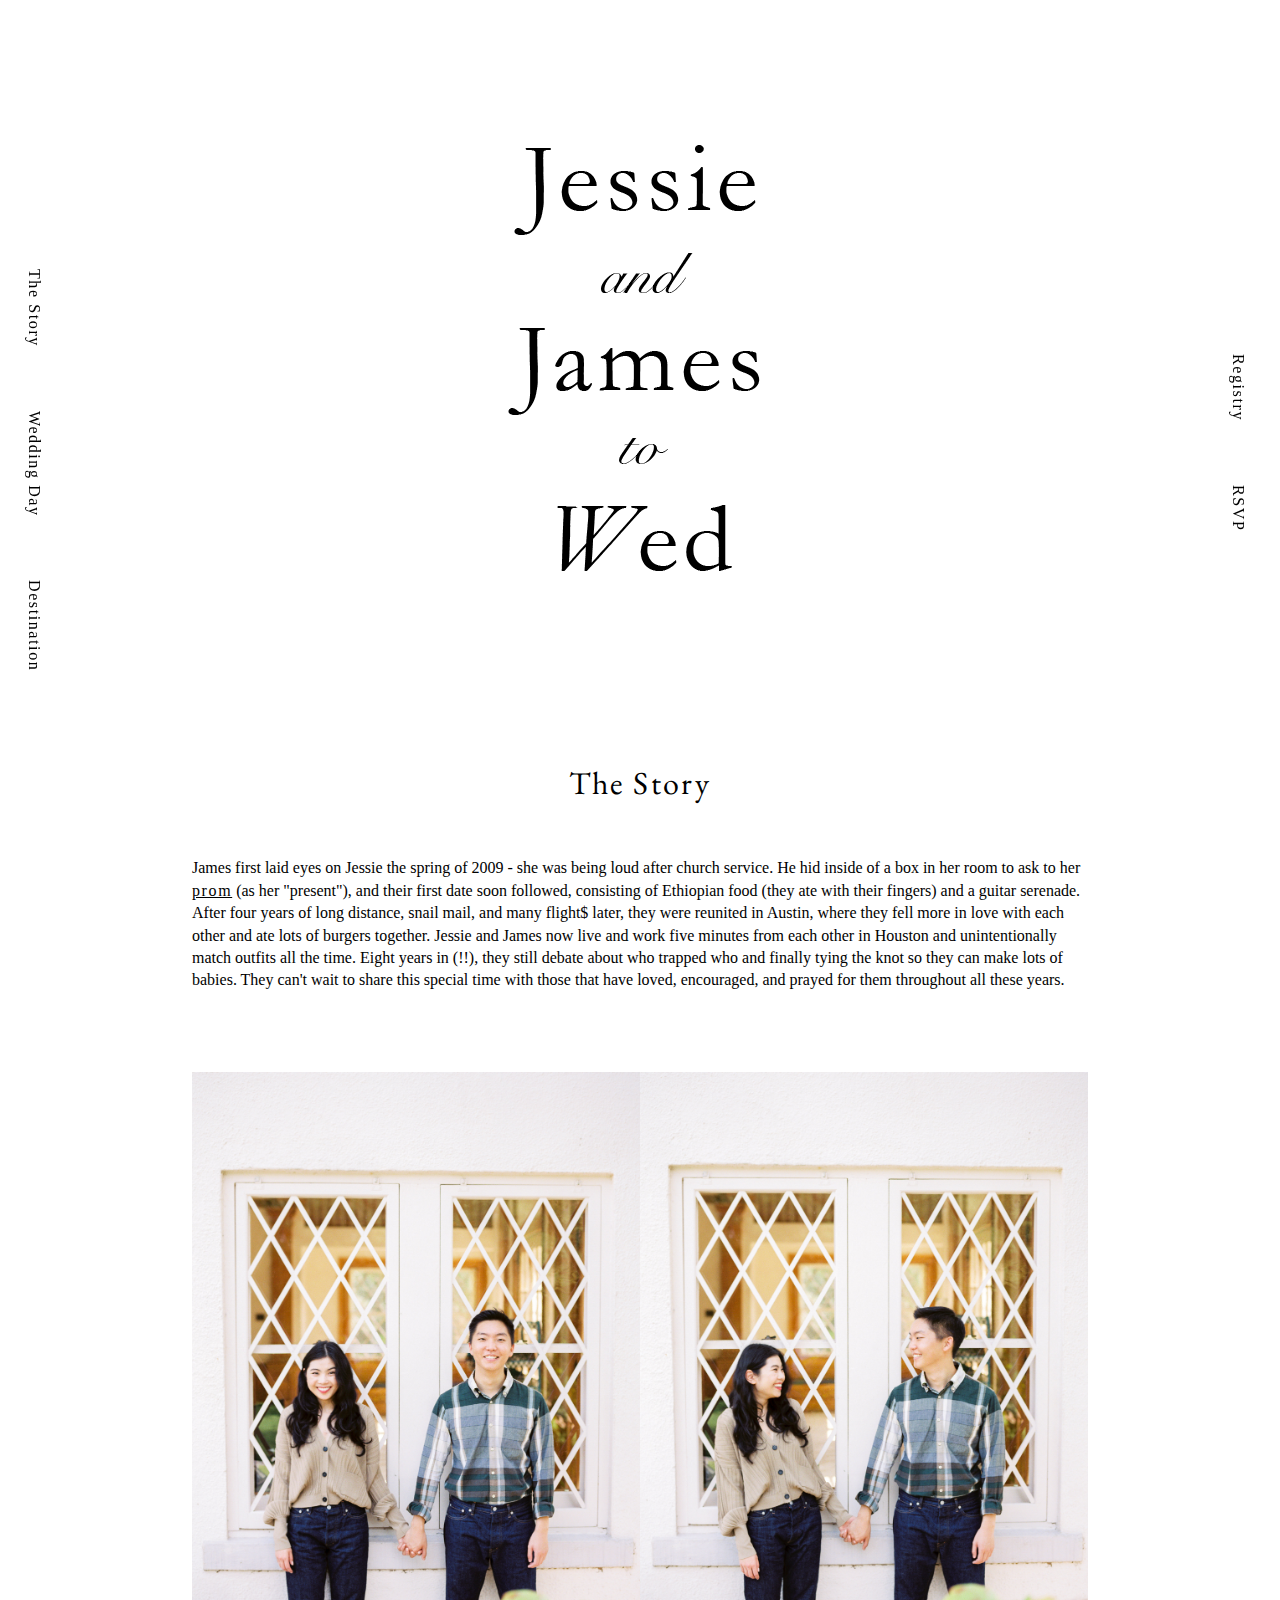
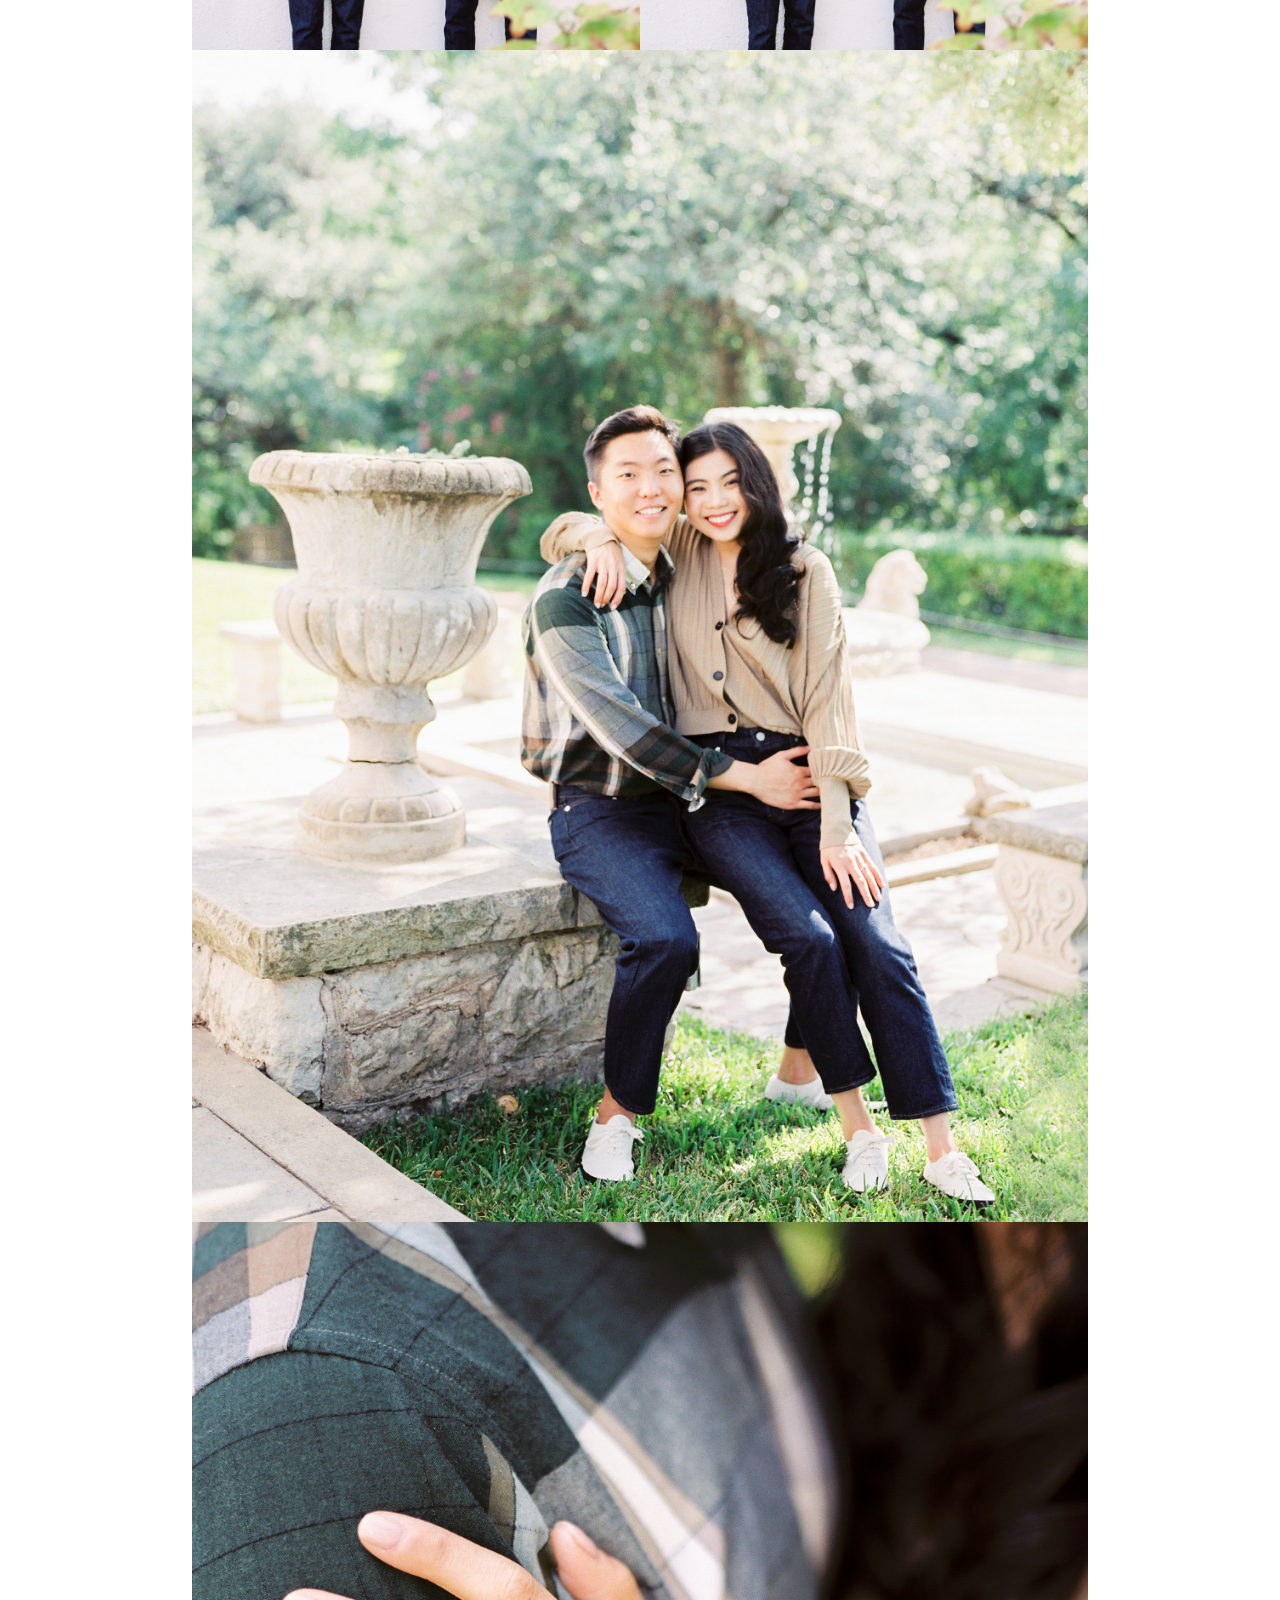
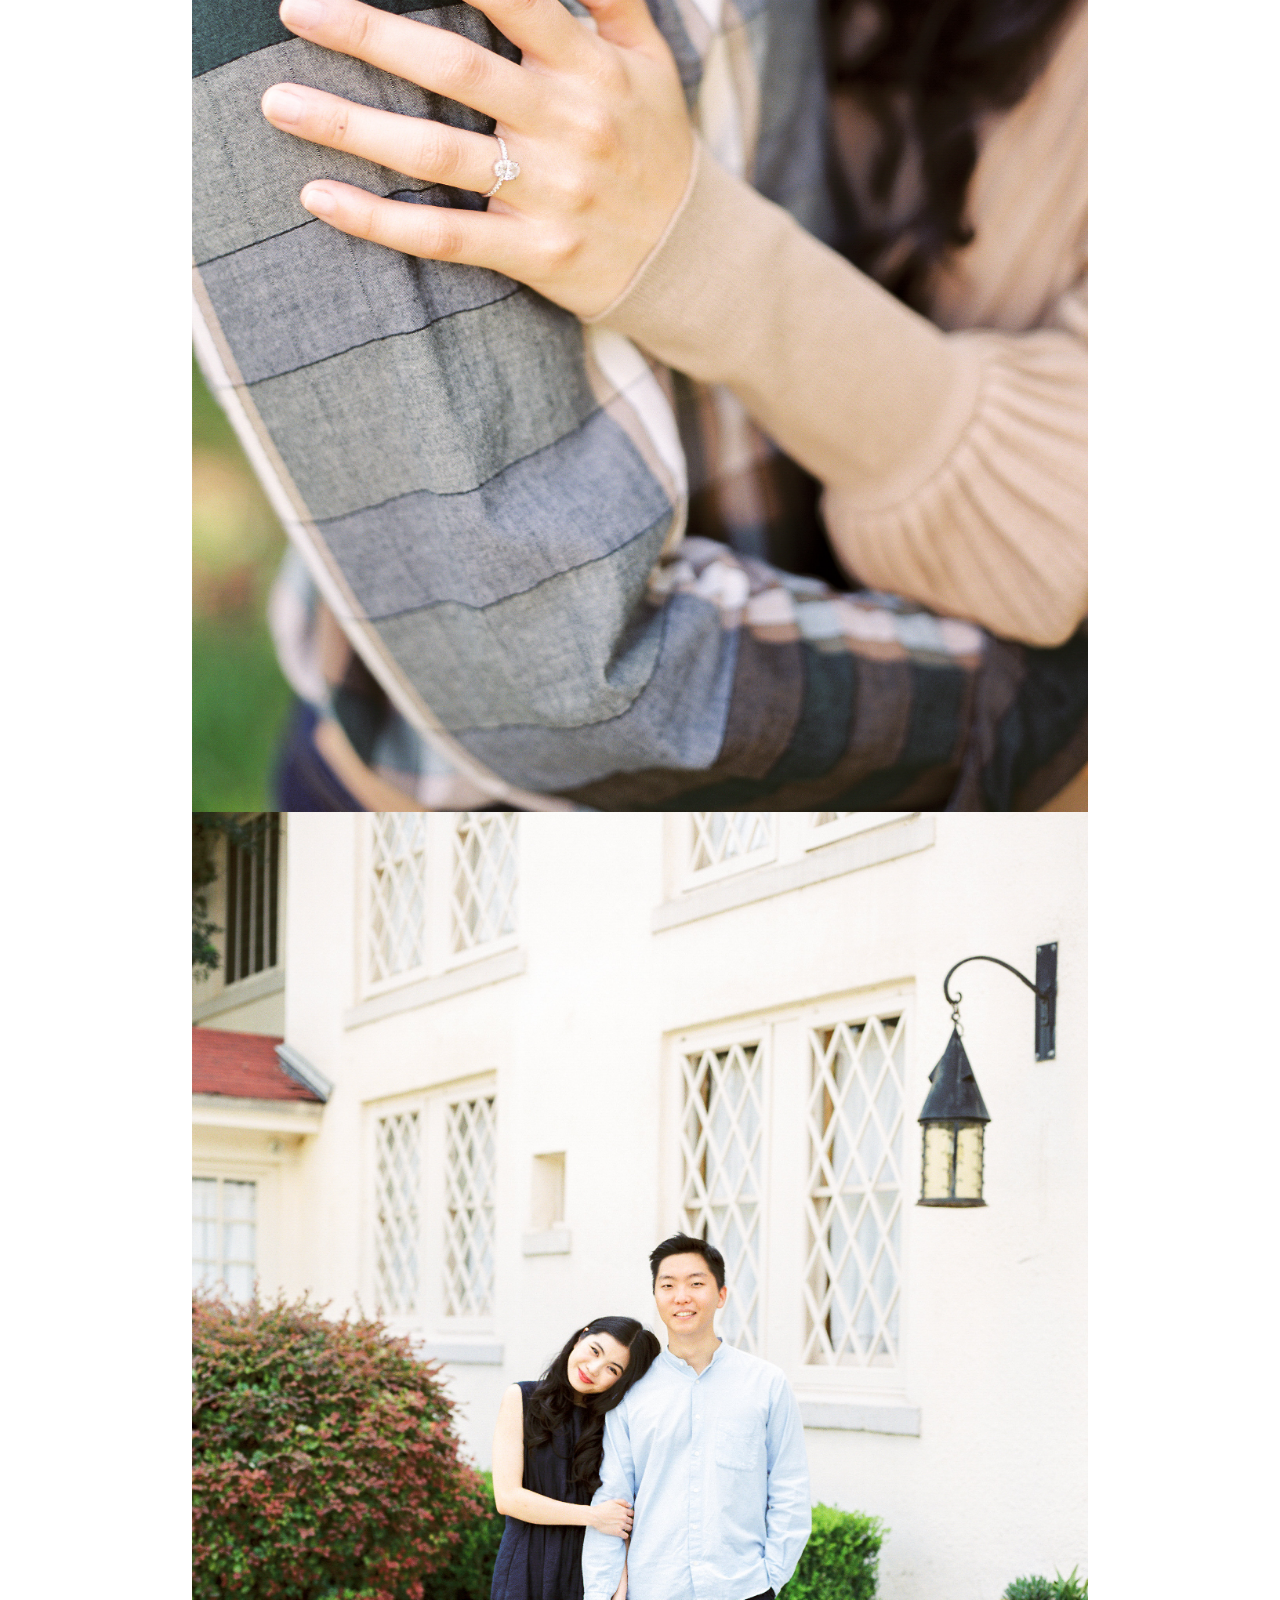
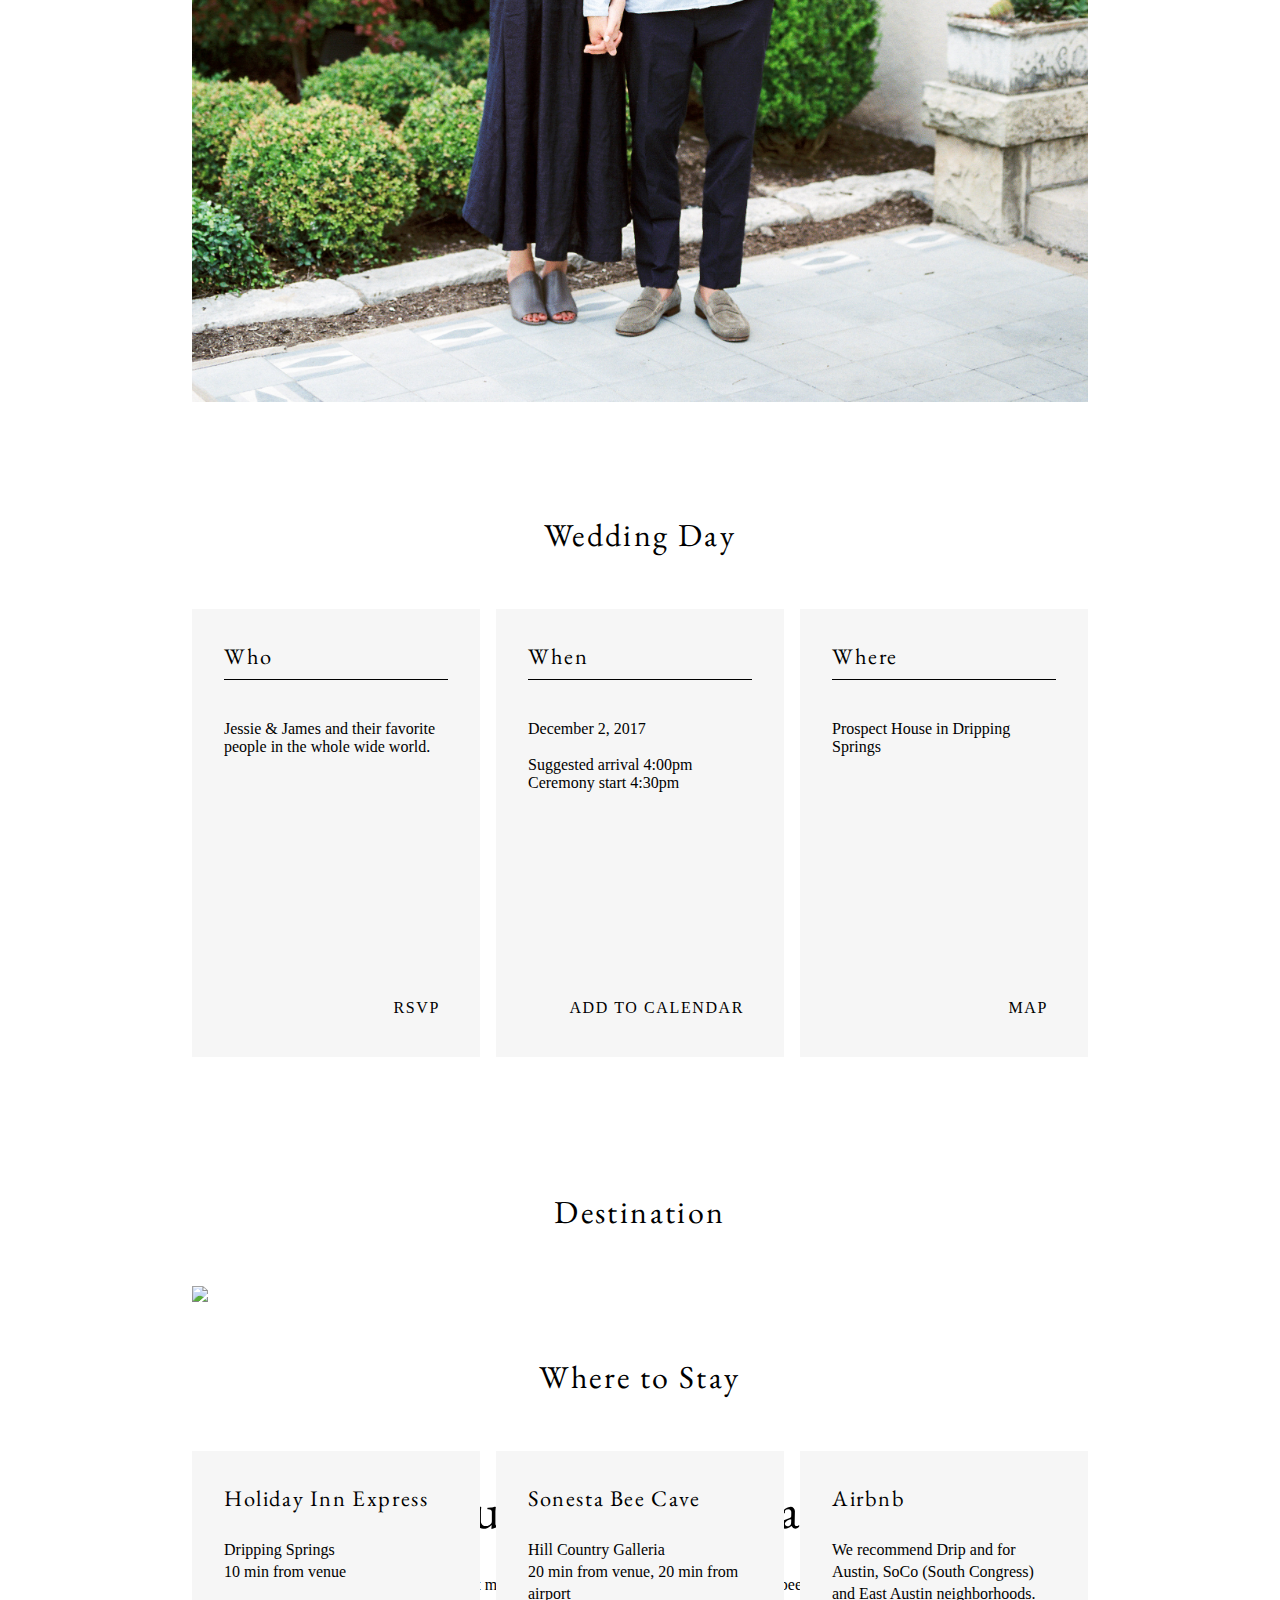
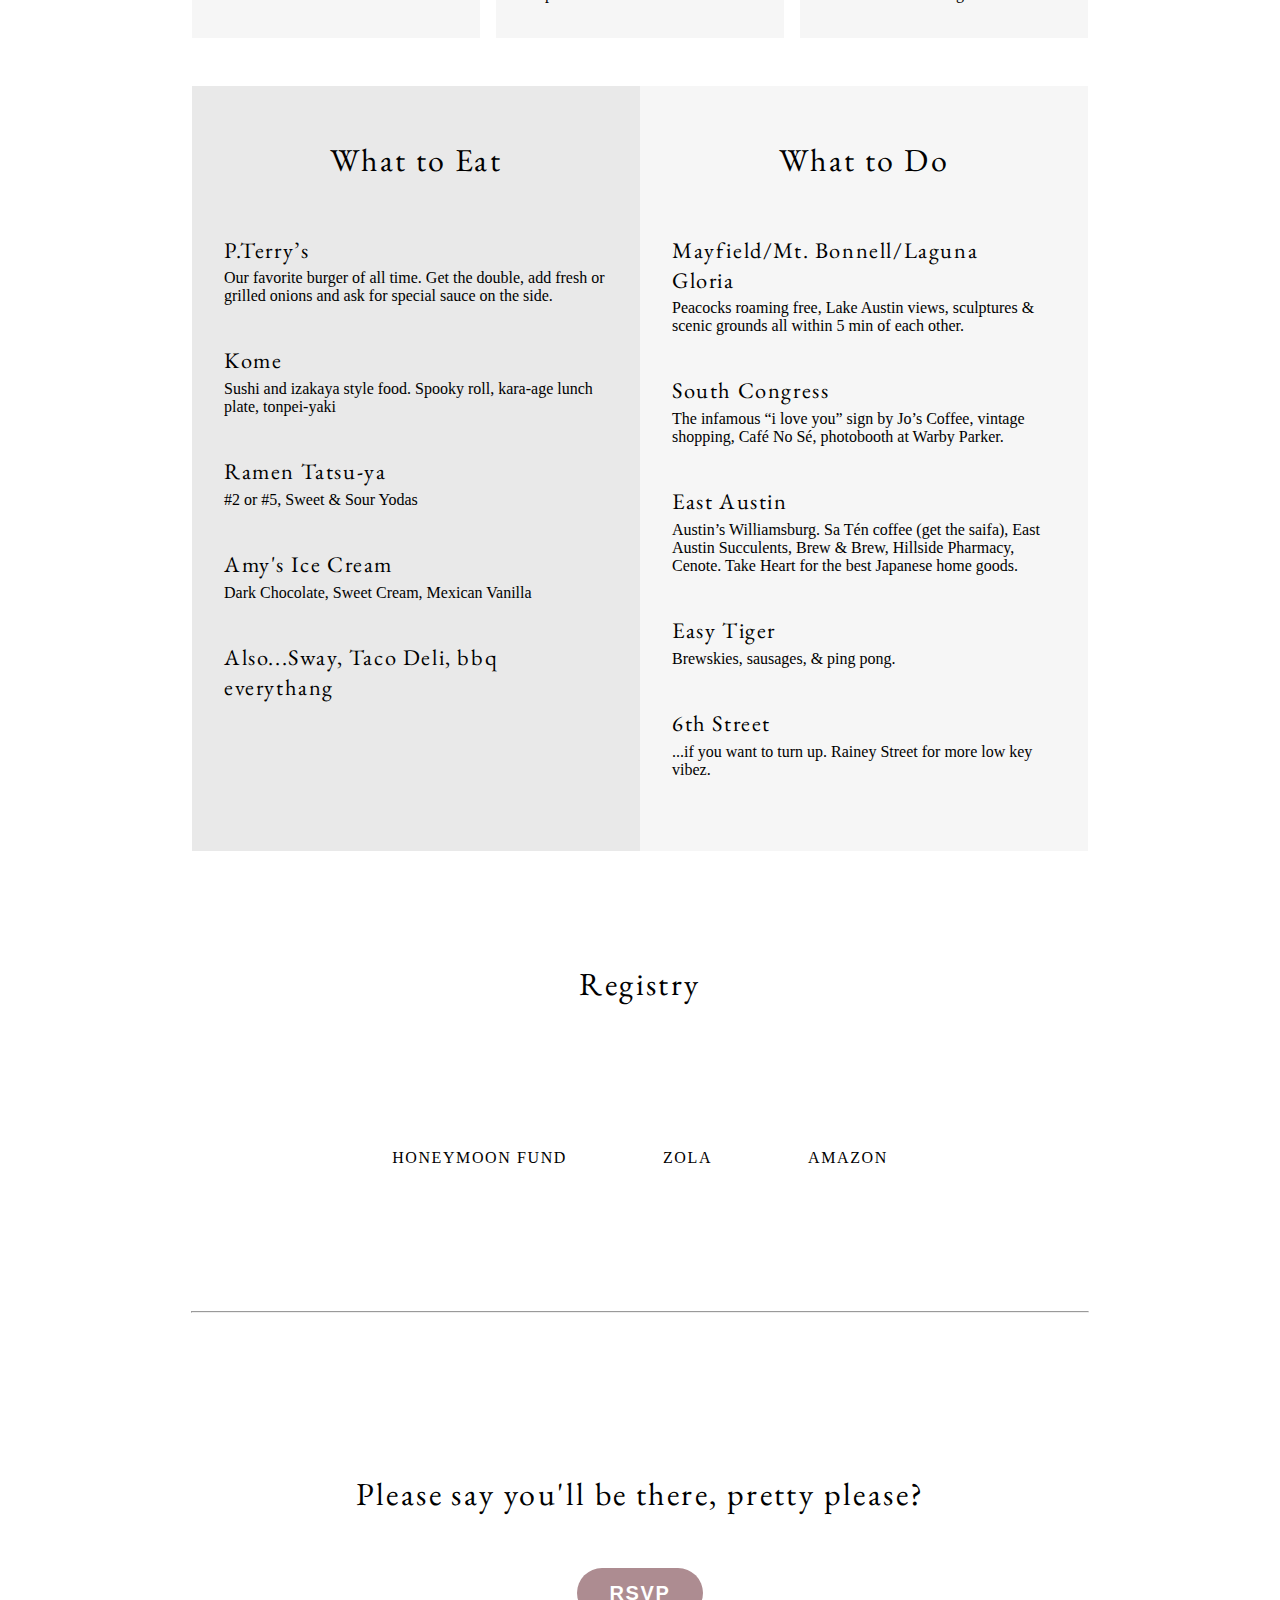
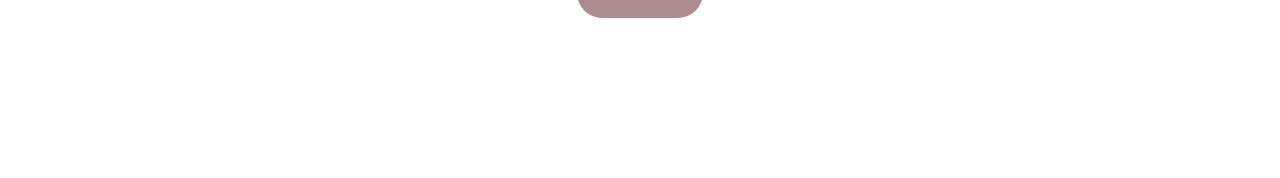
==== index.html @ 5c721768 "Commit" ====
<!DOCTYPE html>
<html>
  <head>
    <meta charset="utf-8">
    <title>#teamrocketluv</title>
    <link href="./resources/css/index.css" type="text/css" rel="stylesheet">
  </head>
  <body>
    <section class="main">
      <img src="./resources/img/home.png">
      <nav class="nav-left">
        <a href="#story">The Story</a>
        <a href="#wedding-day">Wedding Day</a>
        <a href="#destination">Destination</a>
      </nav>
      <nav class="nav-right">
        <a href="#registry">Registry</a>
        <a href="#rsvp">RSVP</a>
      </nav>
    </section>
    <section class="story" id="story">
      <h1>The Story</h1>
      <p>James first laid eyes on Jessie the spring of 2009 - she was being loud after church service. He hid inside of a box in her room to ask to her <a href="./resources/img/prom.jpg" target="_blank" style="text-decoration: underline;">prom</a> (as her "present"), and their first date soon followed, consisting of Ethiopian food (they ate with their fingers) and a guitar serenade. After four years of long distance, snail mail, and many flight$ later, they were reunited in Austin, where they fell more in love with each other and ate lots of burgers together. Jessie and James now live and work five minutes from each other in Houston and unintentionally match outfits all the time. Eight years in (!!), they still debate about who trapped who and finally tying the knot so they can make lots of babies. They can't wait to share this special time with those that have loved, encouraged, and prayed for them throughout all these years.</p>
    </section>
    <section class="pictures" id="pictures">
        <div class="pictures-container">
          <img src="./resources/img/pic1.jpg">
          <img src="./resources/img/pic2.jpg">
          <img class="one" src="./resources/img/pic3.jpg">
          <img class="one" src="./resources/img/ring.jpg">
          <img class="one" src="./resources/img/pic6.jpg">

        </div>
      </section>
      <section class="wedding-day" id="wedding-day">
        <h1>Wedding Day</h1>
        <div class="col-outer">
          <div class="col">
            <h2>Who</h2>
            <p>Jessie & James and their favorite people in the whole wide world.</p>
            <a href="https://teamrocketluv.typeform.com/to/MKrLpu" target="_blank">RSVP</a>
          </div>
          <div class="col">
            <h2>When</h2>
            <p>December 2, 2017<br /><br />Suggested arrival 4:00pm<br />Ceremony start 4:30pm</p>
            <a href="https://calendar.google.com/calendar/event?action=TEMPLATE&tmeid=Nmx2bGZ0cWpibjZldGxkYmQ4M2F2Yjg2aHEgd2VkZGluZ3RlYW1yb2NrZXRAbQ&tmsrc=weddingteamrocket%40gmail.com" target="_blank">Add to Calendar</a>
          </div>
          <div class="col">
            <h2>Where</h2>
            <p>Prospect House in Dripping Springs</p>
            <a href="https://www.google.com/maps/place/Prospect+House/@30.2403108,-98.0532763,17z/data=!3m1!4b1!4m5!3m4!1s0x865b40d6a5074b15:0x6e3188ab592de5ae!8m2!3d30.2403108!4d-98.0510876" target="_blank">map</a>
          </div>
        </div>
      </section>
      <section class="destination" id="destination">
        <div class="austin">
          <h1>Destination</h1>
          <img src="./resources/img/austin2.jpg">
          <h3>Austin, Texas y'all.</h3>
          <p>Some of the most memorable moments of our relationship have been in this city, and we can’t wait to share it with you!</p>
        </div>
        <div class="stay">
          <h1>Where to Stay</h1>
          <div class="col-outer">
            <div class="col">
              <div class="holidayinn"></div>
              <a href="https://www.ihg.com/holidayinnexpress/hotels/us/en/dripping-springs/ausds/hoteldetail" target="_blank"><h2>Holiday Inn Express</h2></a>
              <p>Dripping Springs<br />10 min from venue</p>
            </div>
            <div class="col">
              <a href="https://www.sonesta.com/us/texas/bee-cave/sonesta-bee-cave-austin" target="_blank"><h2>Sonesta Bee Cave</h2></a>
              <p>Hill Country Galleria<br />20 min from venue, 20 min from airport</p>
            </div>
            <div class="col">
              <a href="https://www.airbnb.com/" target="_blank"><h2>Airbnb</h2></a>
              <p>We recommend Drip and for Austin, SoCo (South Congress) and East Austin neighborhoods.</p>
            </div>
          </div>
        </div>
      </section>
      <section>
        <div class="eat">
          <div class="col-outer">
            <div class="col-left what-to-eat">
              <h1>What to Eat</h1>
              <a href="https://www.yelp.com/search?find_desc=p.terry%27s&find_loc=Austin%2C+TX&ns=1" target="_blank"><h2>P.Terry’s</h2></a>
              <p>Our favorite burger of all time. Get the double, add fresh or grilled onions and ask for special sauce on the side.</p>
              <a href="https://www.yelp.com/biz/kome-sushi-kitchen-austin" target="_blank"><h2>Kome</h2></a>
              <p>Sushi and izakaya style food. Spooky roll, kara-age lunch plate, tonpei-yaki</p>
              <a href="https://www.yelp.com/biz/ramen-tatsu-ya-austin-2" target="_blank"><h2>Ramen Tatsu-ya</h2></a>
              <p>#2 or #5, Sweet & Sour Yodas</p>
              <a href="https://www.yelp.com/search?find_desc=amy%27s+ice+cream&find_loc=Austin%2C+TX&ns=1" target="_blank"><h2>Amy's Ice Cream</h2></a>
              <p>Dark Chocolate, Sweet Cream, Mexican Vanilla</p>
              <h2>Also...<a class="peacock" href="https://www.yelp.com/biz/sway-austin" target="_blank">Sway</a>, <a class="peacock" href="https://www.yelp.com/biz/tacodeli-austin-4" target="_blank">Taco Deli</a>, <a class="peacock" href="https://www.yelp.com/search?find_desc=barbecue&find_loc=Austin%2C+TX&ns=1" target="_blank">bbq everythang</a></h2>
            </div>
            <div class="col-right what-to-do">
              <h1>What to Do</h1>
              <h2><a class="peacock" href="https://www.yelp.com/biz/mayfield-park-austin" target="_blank">Mayfield</a>/<a class="peacock" href="https://www.yelp.com/biz/mount-bonnell-austin?osq=mt+bonnell" target="_blank">Mt. Bonnell</a>/<a class="peacock" href="https://www.yelp.com/biz/the-contemporary-austin-laguna-gloria-austin" target="_blank">Laguna Gloria</a></h2>
              <p>Peacocks roaming free, Lake Austin views, sculptures & scenic grounds all within 5 min of each other.</p>
              <a href="https://www.yelp.com/search?find_desc=south+congress&find_loc=Austin,+TX&start=0" target="_blank"><h2>South Congress</h2></a>
              <p>The infamous “i love you” sign by Jo’s Coffee, vintage shopping, Café No Sé, photobooth at Warby Parker.</p>
              <h2>East Austin</h2>
              <p>Austin’s Williamsburg. Sa Tén coffee (get the saifa), East Austin Succulents, Brew & Brew, Hillside Pharmacy, Cenote. Take Heart for the best Japanese home goods.</p>
              <a href="https://www.yelp.com/biz/easy-tiger-austin" target="_blank"><h2>Easy Tiger</h2></a>
              <p>Brewskies, sausages, & ping pong.</p>
              <h2>6th Street</h2>
              <p>...if you want to turn up. Rainey Street for more low key vibez.<p>
            </div>
          </div>
        </div>
      </section>
      <section class="registry" id="registry">
        <h1>Registry</h1>
        <div class="registry-links">
          <a class="btn" href="https://tendr.com/teamrocketluv" target="_blank">Honeymoon Fund</a>
          <a class="btn" href="https://www.zola.com/registry/teamrocketluv" target="_blank">Zola</a>
          <a class="btn" href="https://www.amazon.com/wedding/share/teamrocketluv" target="_blank">Amazon</a>
        </div>
      </section>
      <hr>
      <section class="rsvp" id="rsvp">
        <h1>Please say you'll be there, pretty please?</h1>
        <div class="typeform">
          <a class="typeform-share button" href="https://teamrocketluv.typeform.com/to/MKrLpu" data-mode="popup" style="display:inline-block;text-decoration:none;background-color:#ad8c91;color:white;cursor:pointer;font-family:Helvetica,Arial,sans-serif;font-size:20px;line-height:50px;text-align:center;margin:0;height:50px;padding:0px 33px;border-radius:25px;max-width:100%;white-space:nowrap;overflow:hidden;text-overflow:ellipsis;font-weight:bold;-webkit-font-smoothing:antialiased;-moz-osx-font-smoothing:grayscale;" data-hide-headers=true data-hide-footer=true target="_blank">RSVP </a> <script> (function() { var qs,js,q,s,d=document, gi=d.getElementById, ce=d.createElement, gt=d.getElementsByTagName, id="typef_orm_share", b="https://embed.typeform.com/"; if(!gi.call(d,id)){ js=ce.call(d,"script"); js.id=id; js.src=b+"embed.js"; q=gt.call(d,"script")[0]; q.parentNode.insertBefore(js,q) } })() </script>
        </div>
      </section>
  </body>
</html>
---- resources/css/index.css ----
@import url('https://fonts.googleapis.com/css?family=EB+Garamond');





html {
  font-size: 16px;
}


@media only screen and (max-width: 768px) {
html {
  font-size: 18px;
  }
}

body {
  overflow-x: hidden;
  padding: 0 0;
  margin: 0 0;
  font-weight: 400;
  width: 100%;
  letter-spacing: .1rem;
}

h1, h3 {
  text-align: center;
  padding: 2rem;
  font-size: 2rem;
  font-family: 'EB Garamond', serif;
  letter-spacing: .15rem;
  font-weight: 400;
}

h2 {
  font-size: 1.4rem;
  padding: 0 0;
  margin: 0 0 2.5rem;
  font-family: 'EB Garamond', serif;
  letter-spacing: .1rem;
  font-weight: 400;
}

h3 {
  font-size: 3.2rem;
}


p, a, span {
  color: black;
  font-size: 1rem;
  font-family: serif;
  letter-spacing: 0;
}


a {
  letter-spacing: .1rem;
}

a:link {
    text-decoration: none;
}

a:visited {
    text-decoration: none;
}

a:hover {
    text-decoration: underline;
}

a:active {
    text-decoration: underline;
}

section {
  width: 70%;
  margin: 0 auto 5rem;
}

section .main {
  width: 100%;

}

.main {
  display: flex;
  justify-content: center;
  align-items: center;
  margin: 8rem auto;
}

nav {
  display: flex;
  flex-wrap: nowrap;
  white-space: nowrap;
  margin: 0 0;
  writing-mode: tb-rl;
  position: fixed;
}

.nav-left {
  left: 3%;
  top: 50%;
  width: 10px;
  height: 33.33%;
  margin-left: -5px;
  margin-top: -16.66%;

/*
  top: 16%;
  left: 5%;

*/

}

.nav-right {
  right: 3%;
  top: 50%;
  width: 10px;
  height: 50%;
  margin-right: -5px;
  margin-top: -10%;


/*
  top: 30%;
  right: 5%;
*/
}

.nav-left a, .nav-right a {
  margin: 2rem 0;
}



.story p, .stay p {
  line-height: 1.4rem;
}


@media only screen and (max-width: 1024px) {
  nav {
  visibility: hidden;
}

  .story p {
    line-height: 1.rem;
  }
 }



.pictures-container {
  display: flex;
  justify-content: space-between;
  align-items: baseline;
  flex-wrap: wrap;

}

.pictures img {
  max-width: 50%;
  height: auto;
}


@media only screen and (max-width: 1024px) {
  .pictures img {
    max-width: 100%;

  }
}

.one {
  min-width: 100%;
}

.col-outer {
  display: flex;
  flex-flow: row wrap;
  justify-content: space-between;
  align-items: stretch;
  margin: 0 0;
}

.col {
  background-color: #f6f6f6;
  padding: 2rem;
  min-height: 18rem;
  position: relative;
  width: 100%;
  margin: 0 auto 2rem;
  z-index: 25;
}

@media only screen and (min-width: 1200px) {
  .col {
    width: 25%;
    max-width: 100%;
    margin: 0 0;
    min-height: 24rem;
  }
}

@media only screen and (max-width: 768px) {
  .col {
    min-height: 16rem;
  }
}

.wedding-day h2 {
  border-bottom: 1px solid black;
  padding-bottom: .5rem;
}

.wedding-day a {
  position: absolute;
  bottom: 2.5rem;
  text-transform: uppercase;
  right: 2.5rem;
}


.austin {
  position: relative;
  display: flex;
  flex-direction: column;
  align-items: center;
  margin-top: 3rem;
}

.destination img {
  width: 100%;
  height: auto;
/*  top: -10rem; */
}

.austin h3 {
  position: absolute;
  top: 16rem;
  z-index: 25;
  text-align: center;
}

.austin p {
  position: absolute;
  z-index: 25;
  top: 26rem;
  text-align: center;
  max-width: 550px;
  line-height: 2rem;

}

@media only screen and (max-width: 480px) {
  .austin h3 {
    top: 8rem;
    font-size: 1.8rem;
  }

  .austin p {
    visibility: hidden;
  }
}

@media only screen and (max-width: 1200px) and (min-width: 481px) {
  .austin h3 {
    top: 10rem;
    font-size: 2rem;
  }

  .austin p {
    top: 16rem;
  }
}



/*
.wedding-day p, .austin p {
  font-size: 1.4rem;
} */



.stay .col {
  min-height: 0;
}

.stay h2 {
  margin-bottom: 1.6rem;
}

.stay p {
  margin-bottom: 0;
}

.eat {
  margin-top: -2rem;
}

.eat .col-outer {
  width: 100%;
}

.col-left, .col-right {
  z-index: 25;
  width: 100%;
  margin: 0 auto;
  padding-bottom: 2rem;

}

.col-right {
  background-color: #f6f6f6;
}

.col-left {
  background-color: #e9e9e9;
}

.col-left h2, .col-left p, .col-right h2, .col-right p {
  padding: 0 3rem;
}

@media only screen and (min-width: 1024px) {
  .col-left, .col-right {
    margin: 0 0;
    width: 50%;
  }

  .eat .col {
    width: 50%;
    max-width: 100%;
    margin: 0 auto;
  }
}


.eat a {

  padding-bottom: 0;
  margin-bottom: -.7rem;
  font-family: 'EB Garamond', serif;
  letter-spacing: .1rem;
  font-weight: 400;
}

.eat h2 {
  padding-bottom: 0px;
  margin-bottom: -.7rem;
  padding-left: 2rem;
}

.peacock {
  font-size: 1.4rem;
}



.eat p {
  margin-bottom: 2.5rem;
  padding-left: 2rem;
  padding-right: 2rem;
}


.registry-links {
  display: flex;
  justify-content: center;
  align-items: center;
  flex-wrap: wrap;
  margin: 6rem 0 8rem;
  white-space: nowrap;
}

.registry a {
  text-align: center;
  text-transform: uppercase;
}

.registry .btn {
  margin: 1rem 3rem;

}

.lastpic img {
  max-width: 100%;
  height: auto;
}



hr {
  width: 70%;
}



.typeform {
  display: flex;
  justify-content: center;
}

.rsvp {
  margin: 8rem auto 10rem;
}

@media only screen and (max-width: 1024px) {
  .what-to-eat {
    padding-bottom: 5rem;
    margin-top: -3rem;
  }
  .what-to-do {
    margin-top: 2rem;
  }

  .registry .btn {
    padding: 0rem 10rem;
  }

  .registry-links {
    margin: 0 0;
  }

  .rsvp {
    margin: 3rem auto 6rem;
  }

  .austin {
    margin-top: -3rem;
  }


  /*
  .wedding-day p, .austin p {
    font-size: 1.1rem;
  } */

  .austin p {
    max-width: 400px;
  }

  .nav-left, .nav-right{
    width: 5%;
    padding: 0;
  }

  section {
    width: 70%;
  }

}
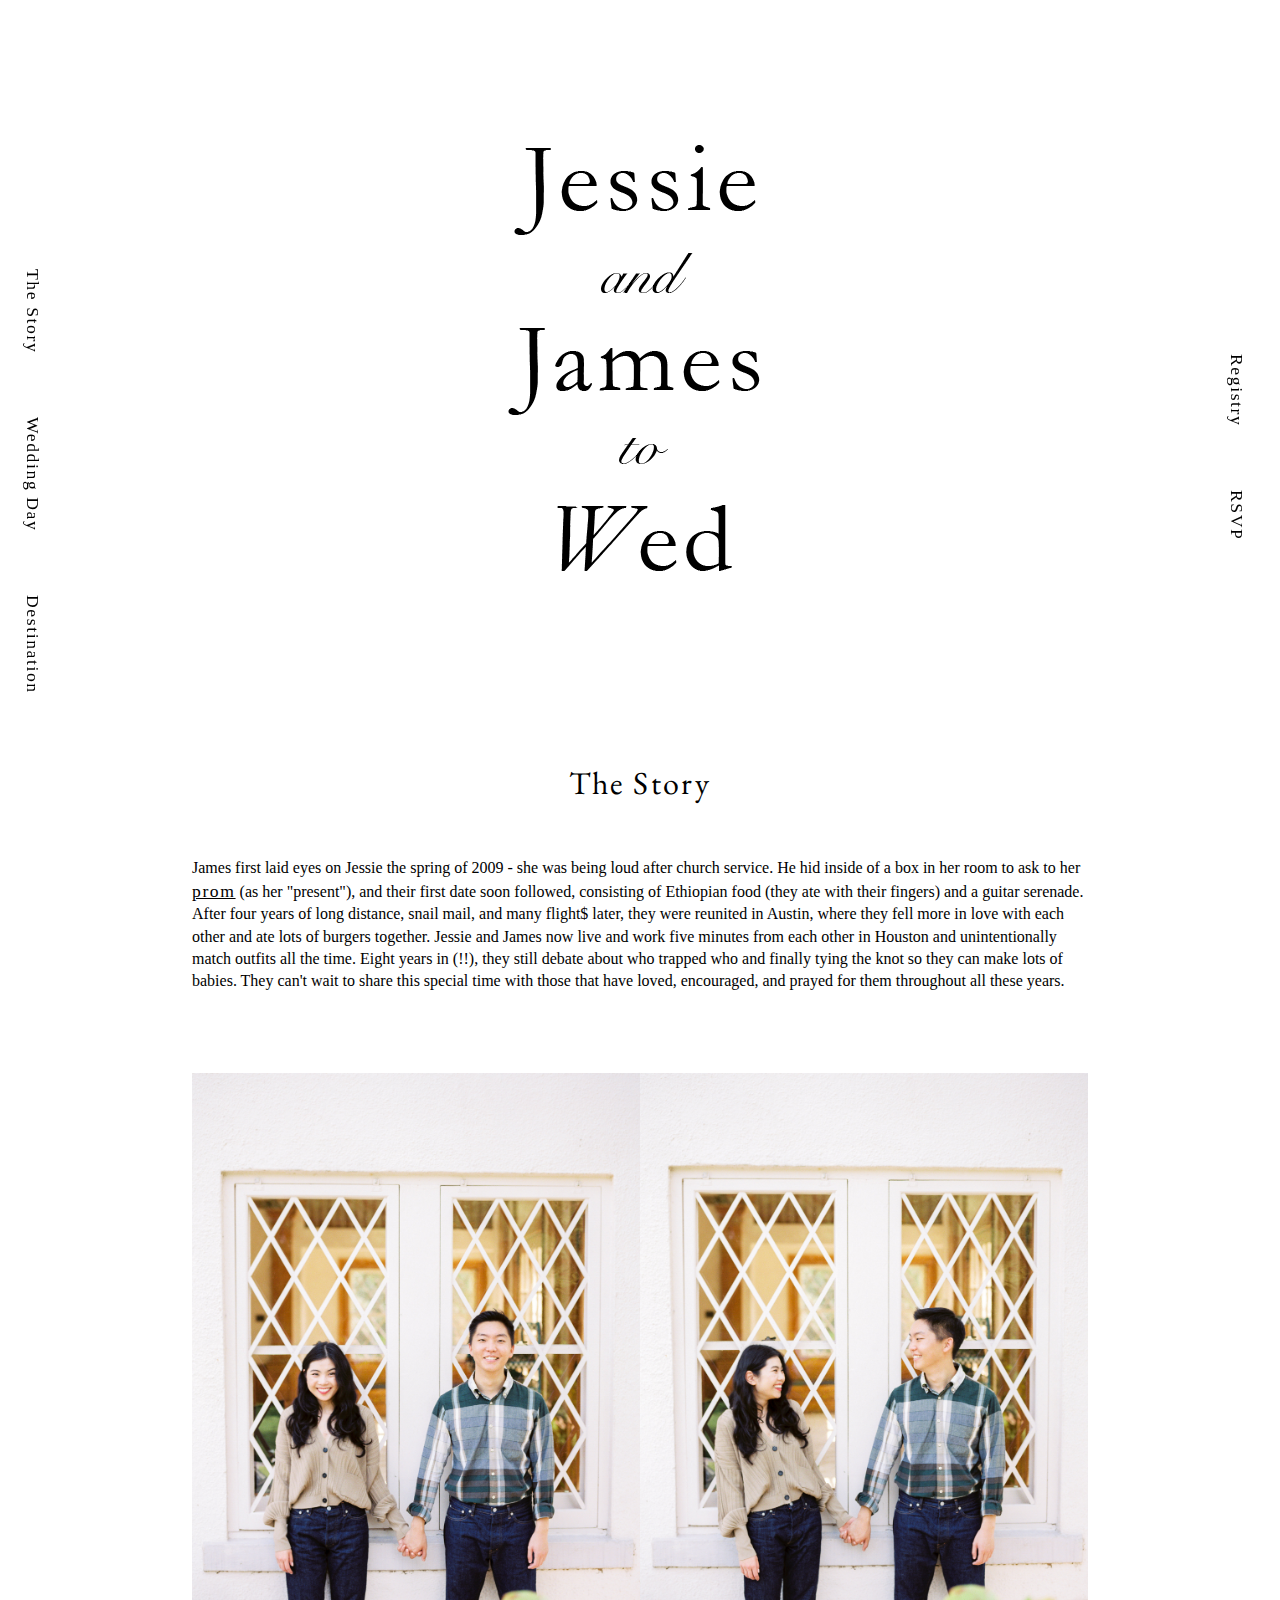
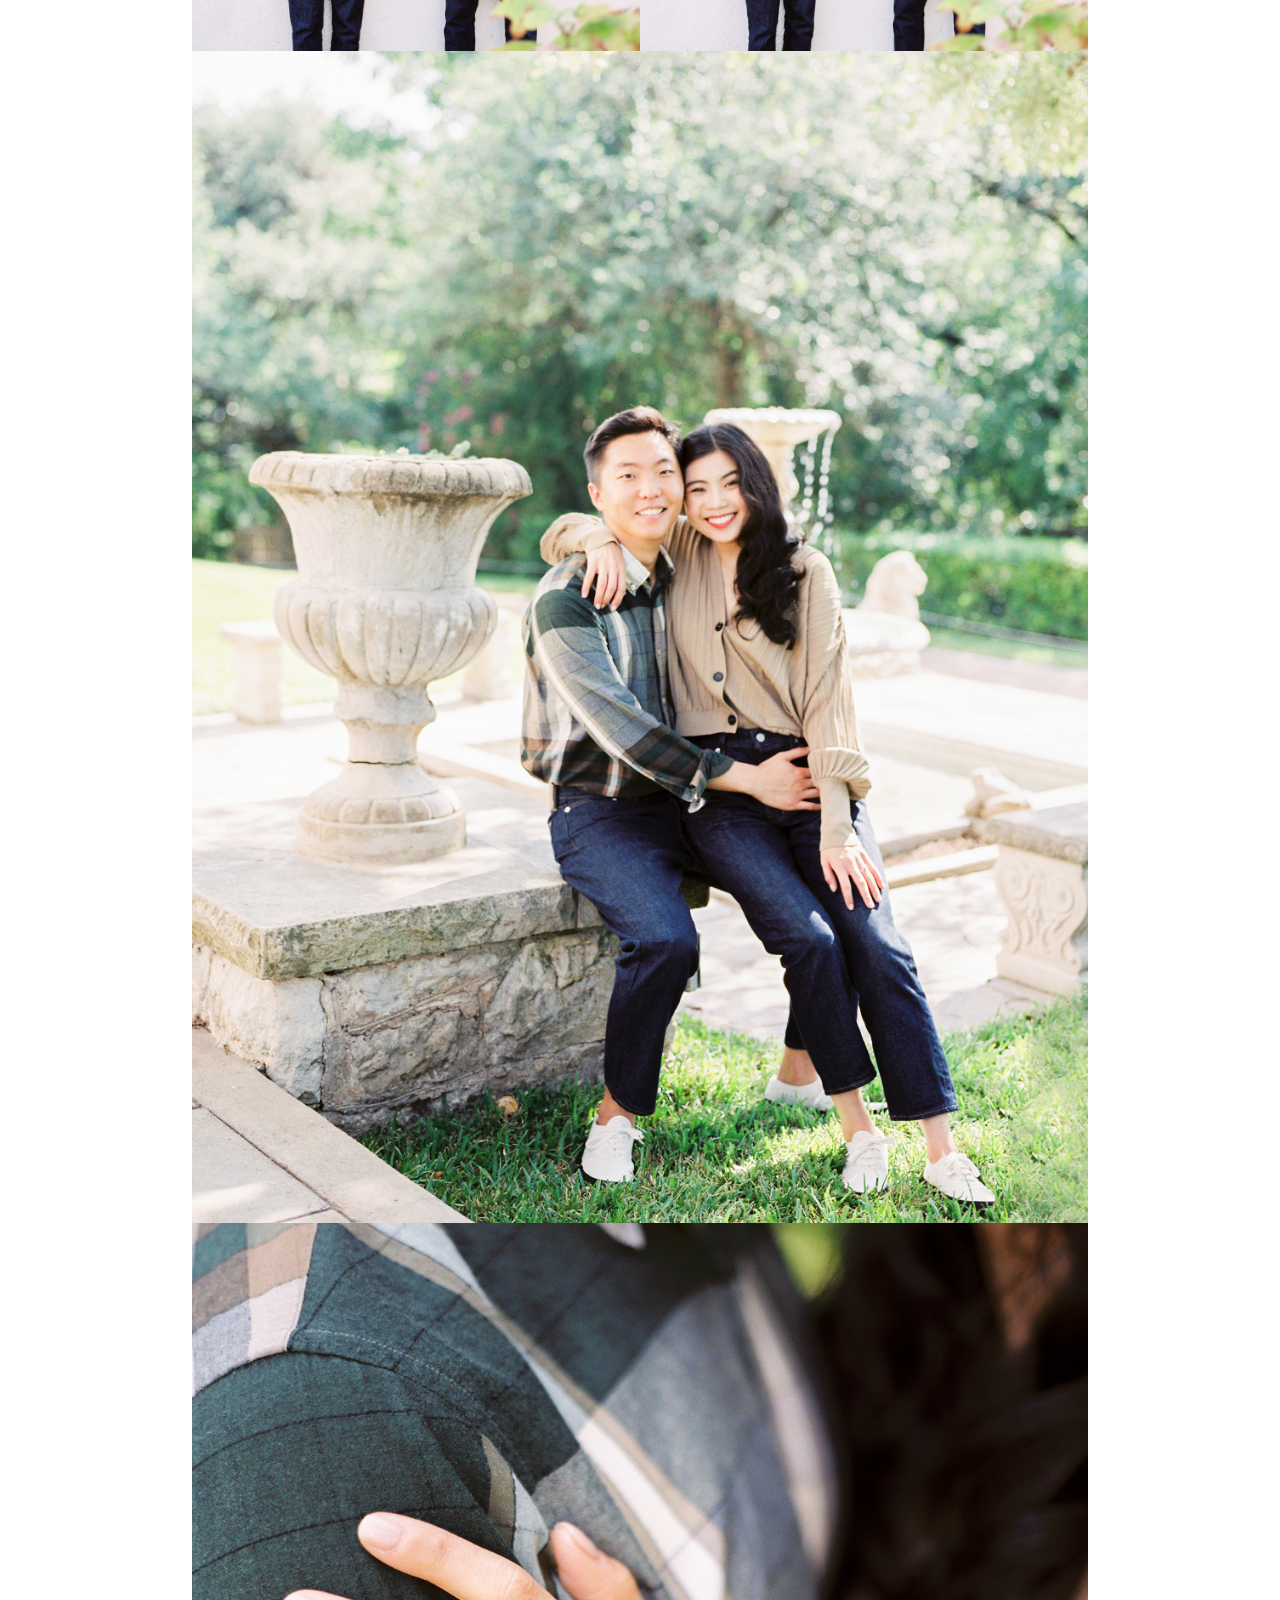
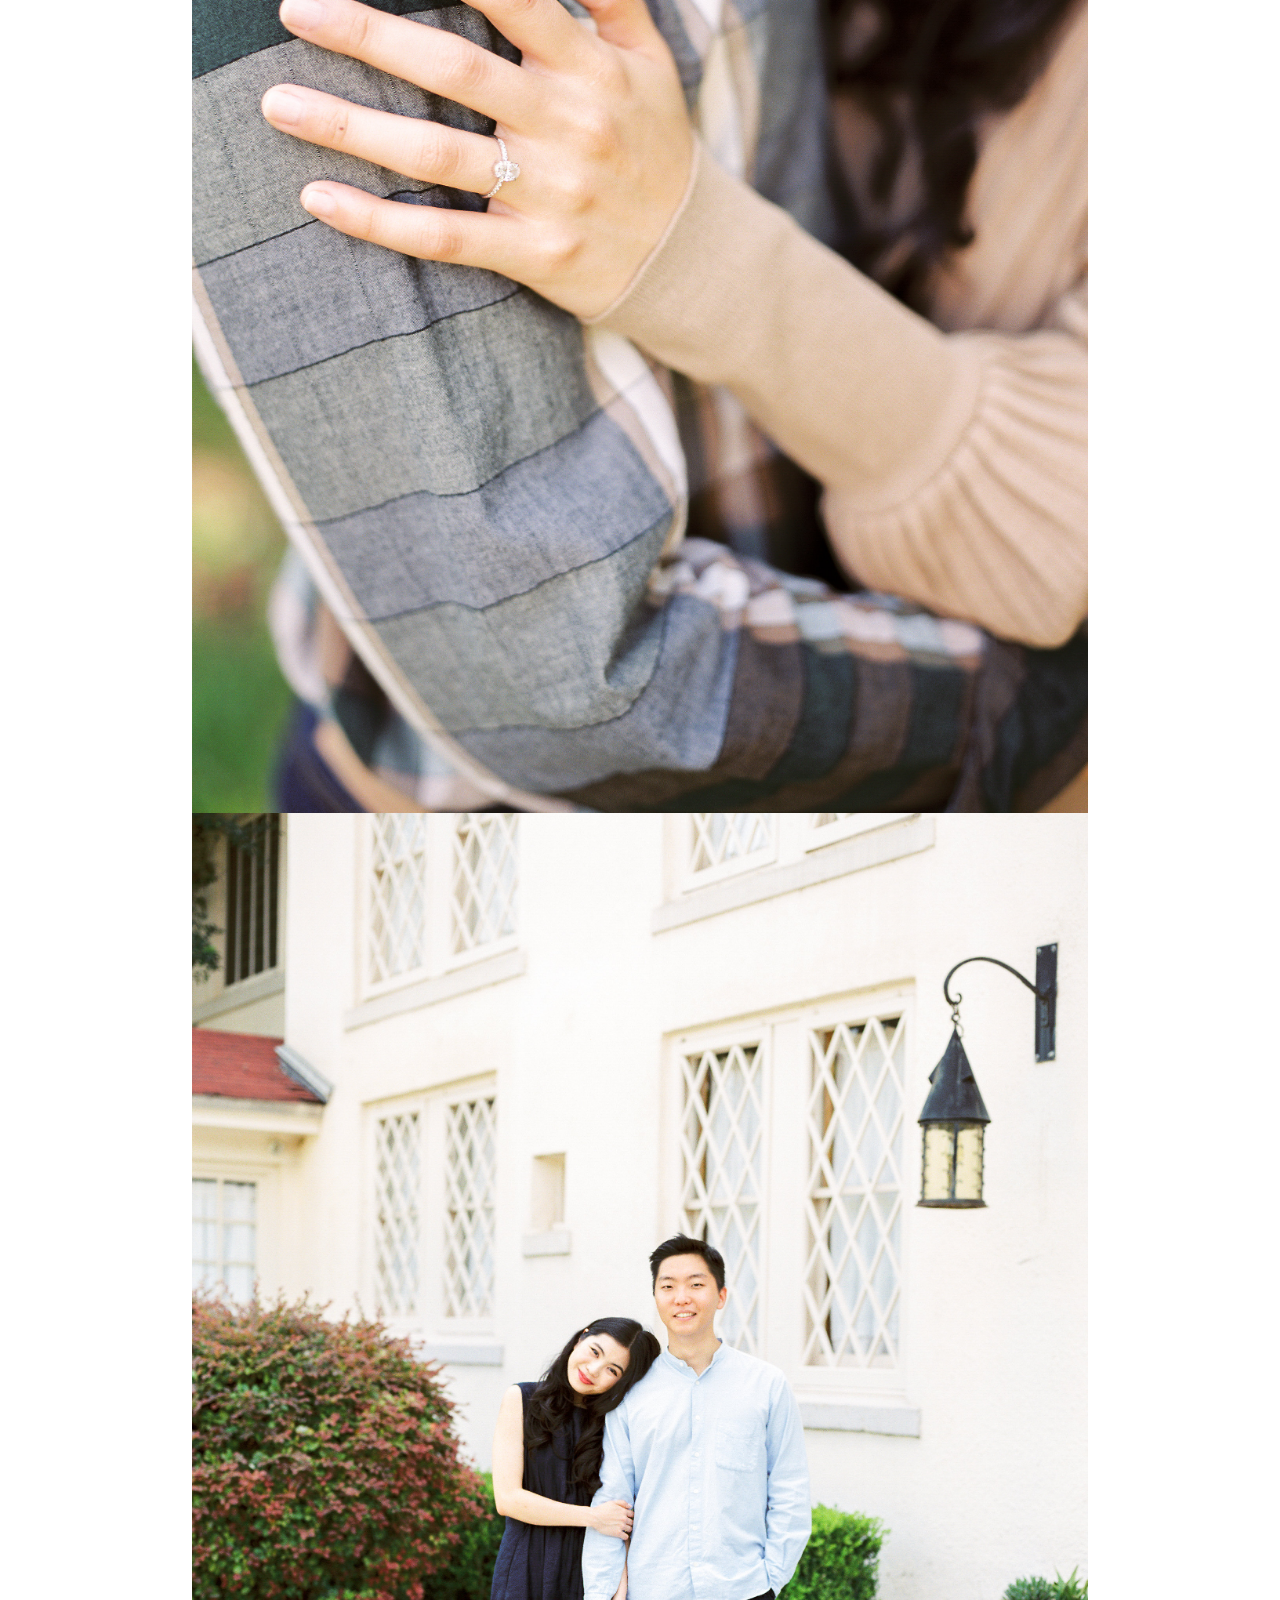
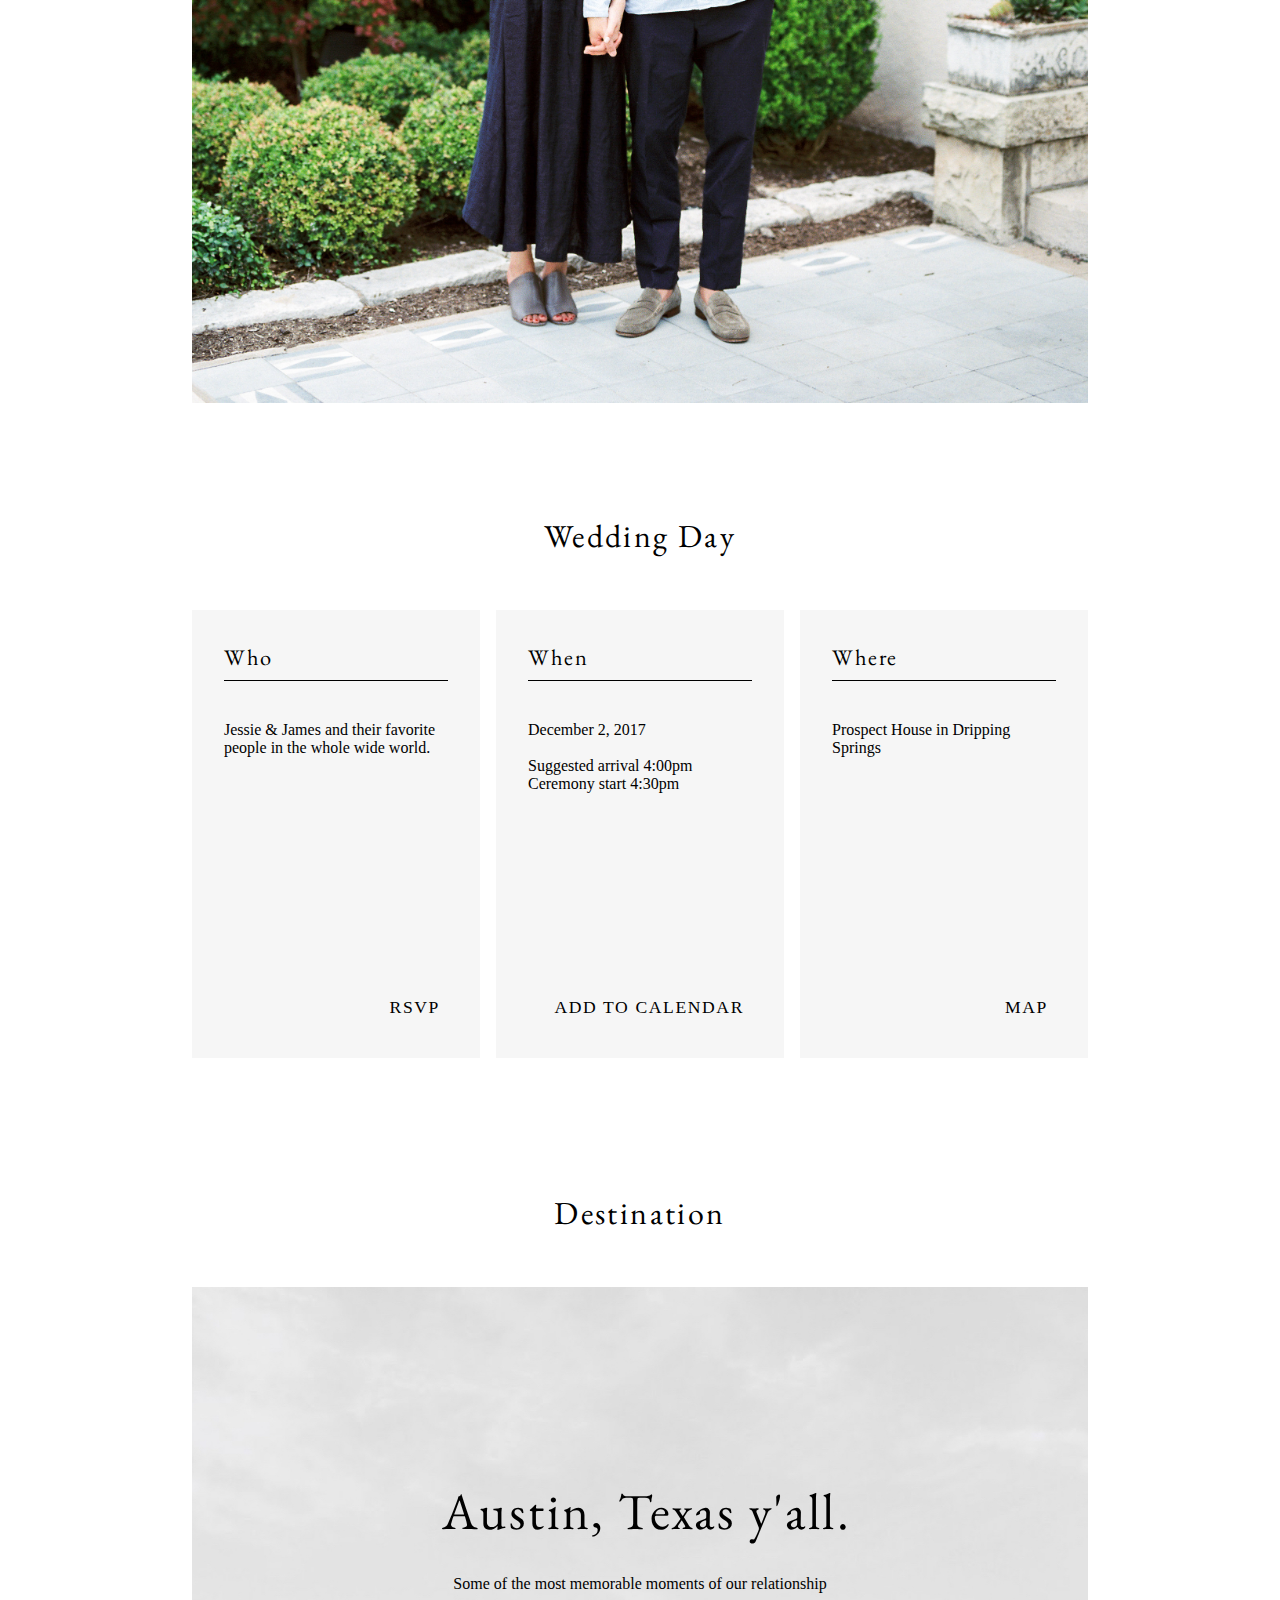
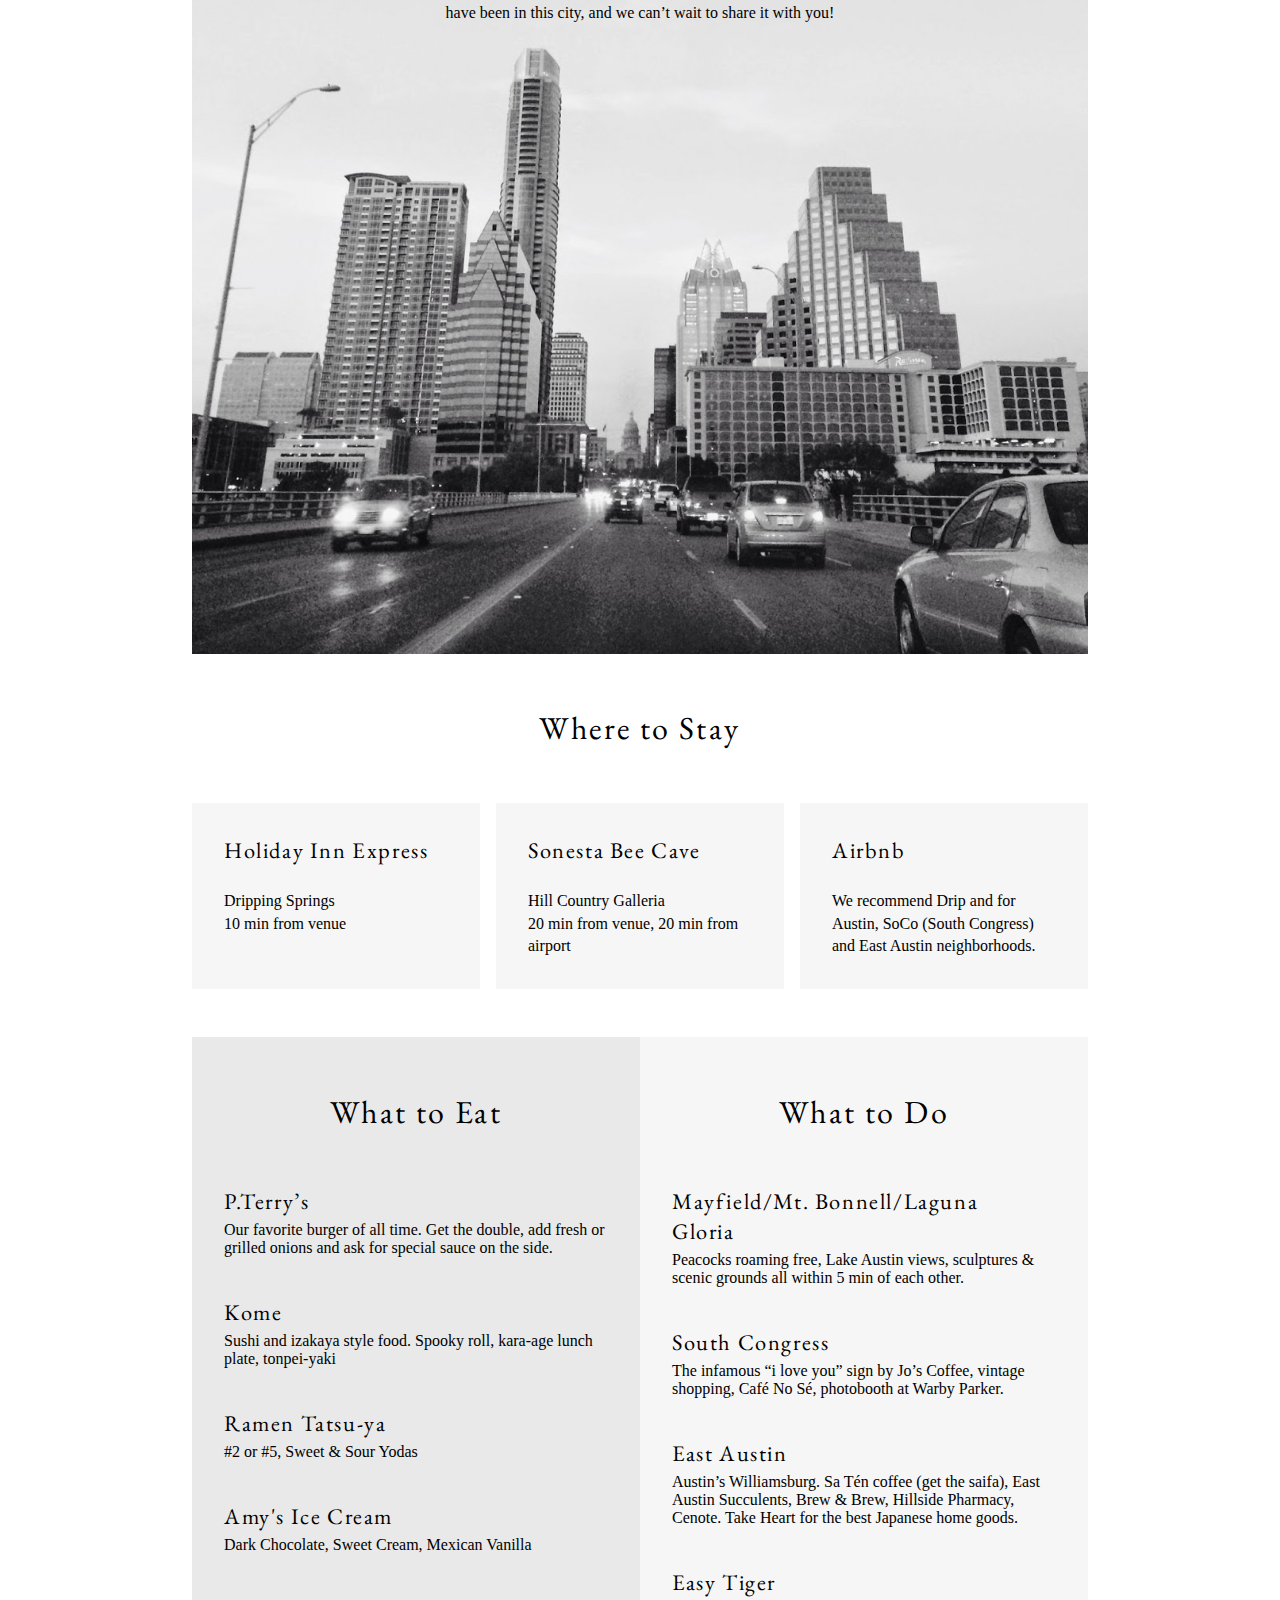
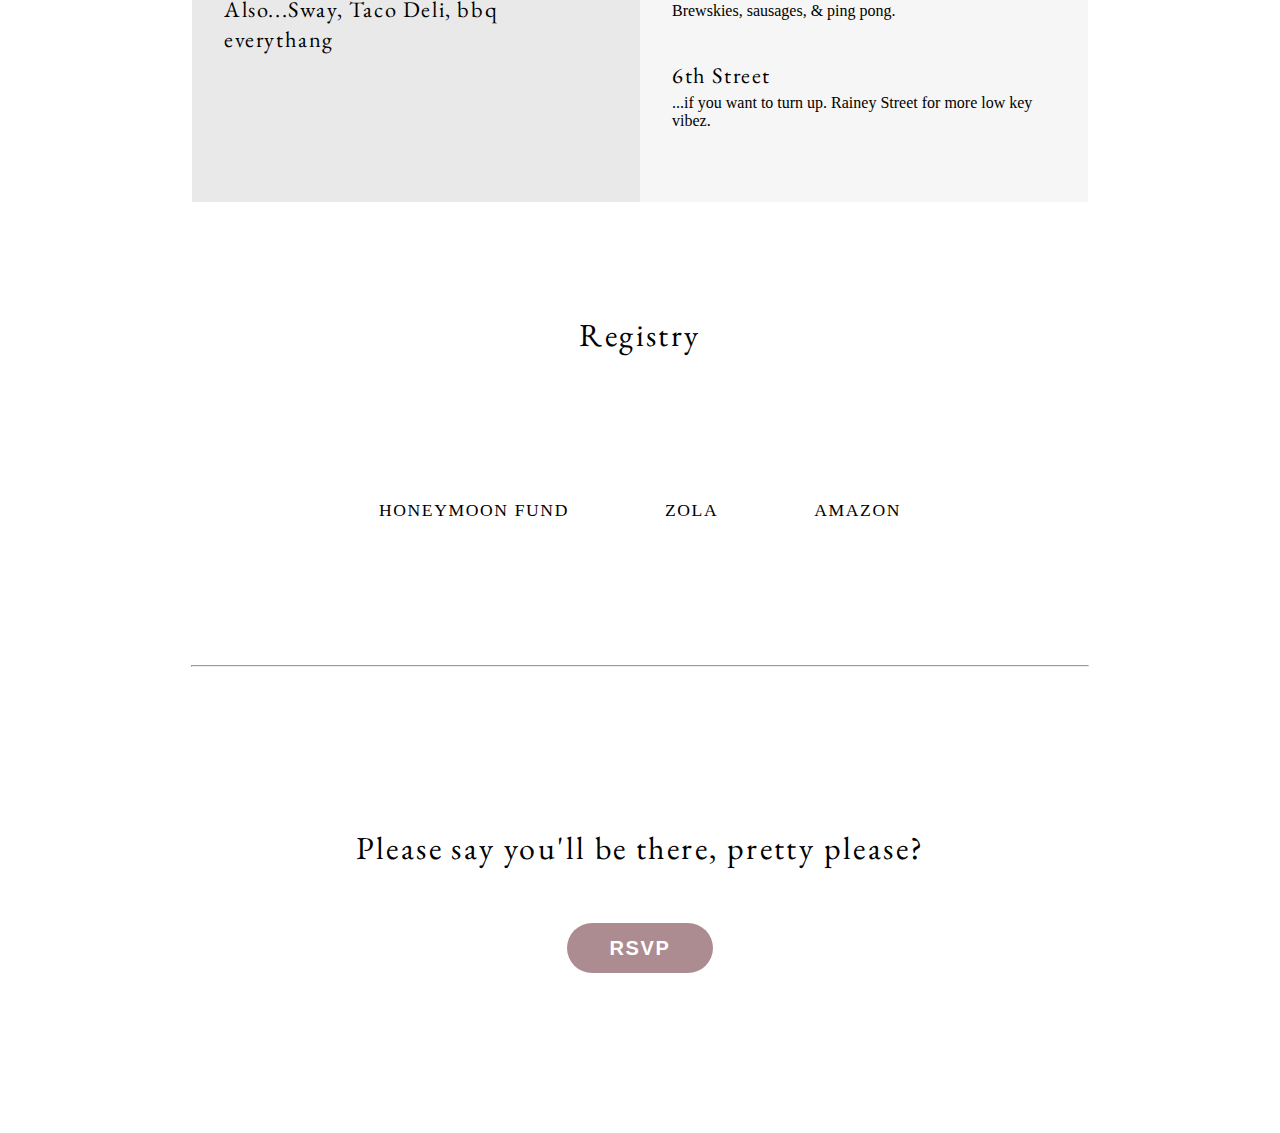
==== commit bdd13ae5: "Fix .austin img" ====
--- a/index.html
+++ b/index.html
@@ -55,7 +55,7 @@
       <section class="destination" id="destination">
         <div class="austin">
           <h1>Destination</h1>
-          <img src="./resources/img/austin2.jpg">
+          <img src="./resources/img/Austin.jpg">
           <h3>Austin, Texas y'all.</h3>
           <p>Some of the most memorable moments of our relationship have been in this city, and we can’t wait to share it with you!</p>
         </div>
@@ -121,7 +121,7 @@
       <section class="rsvp" id="rsvp">
         <h1>Please say you'll be there, pretty please?</h1>
         <div class="typeform">
-          <a class="typeform-share button" href="https://teamrocketluv.typeform.com/to/MKrLpu" data-mode="popup" style="display:inline-block;text-decoration:none;background-color:#ad8c91;color:white;cursor:pointer;font-family:Helvetica,Arial,sans-serif;font-size:20px;line-height:50px;text-align:center;margin:0;height:50px;padding:0px 33px;border-radius:25px;max-width:100%;white-space:nowrap;overflow:hidden;text-overflow:ellipsis;font-weight:bold;-webkit-font-smoothing:antialiased;-moz-osx-font-smoothing:grayscale;" data-hide-headers=true data-hide-footer=true target="_blank">RSVP </a> <script> (function() { var qs,js,q,s,d=document, gi=d.getElementById, ce=d.createElement, gt=d.getElementsByTagName, id="typef_orm_share", b="https://embed.typeform.com/"; if(!gi.call(d,id)){ js=ce.call(d,"script"); js.id=id; js.src=b+"embed.js"; q=gt.call(d,"script")[0]; q.parentNode.insertBefore(js,q) } })() </script>
+          <a class="typeform-share button" href="https://teamrocketluv.typeform.com/to/MKrLpu" data-mode="popup" style="display:inline-block;text-decoration:none;background-color:#ad8c91;color:white;cursor:pointer;font-family:Helvetica,Arial,sans-serif;font-size:20px;line-height:50px;text-align:center;margin:0;height:50px;padding:0px 33px;border-radius:25px;width:80px;white-space:nowrap;overflow:hidden;text-overflow:ellipsis;font-weight:bold;-webkit-font-smoothing:antialiased;-moz-osx-font-smoothing:grayscale;" data-hide-headers=true data-hide-footer=true target="_blank">RSVP </a> <script> (function() { var qs,js,q,s,d=document, gi=d.getElementById, ce=d.createElement, gt=d.getElementsByTagName, id="typef_orm_share", b="https://embed.typeform.com/"; if(!gi.call(d,id)){ js=ce.call(d,"script"); js.id=id; js.src=b+"embed.js"; q=gt.call(d,"script")[0]; q.parentNode.insertBefore(js,q) } })() </script>
         </div>
       </section>
   </body>
--- a/resources/css/index.css
+++ b/resources/css/index.css
@@ -1,6 +1,4 @@
 @import url('https://fonts.googleapis.com/css?family=EB+Garamond');
-
-
 
 
 
@@ -23,6 +21,7 @@
   width: 100%;
   letter-spacing: .1rem;
 }
+
 
 h1, h3 {
   text-align: center;
@@ -57,6 +56,7 @@
 
 a {
   letter-spacing: .1rem;
+
 }
 
 a:link {
@@ -80,9 +80,9 @@
   margin: 0 auto 5rem;
 }
 
+
 section .main {
   width: 100%;
-
 }
 
 .main {
@@ -149,7 +149,7 @@
 }
 
   .story p {
-    line-height: 1.rem;
+    line-height: 1.6rem;
   }
  }
 
@@ -157,28 +157,31 @@
 
 .pictures-container {
   display: flex;
-  justify-content: space-between;
+  justify-content: flex-start;
   align-items: baseline;
   flex-wrap: wrap;
 
 }
 
 .pictures img {
-  max-width: 50%;
-  height: auto;
+/*  min-width: 50%; */
+  width: 50%;
+/*  height: auto; */
 }
 
 
 @media only screen and (max-width: 1024px) {
   .pictures img {
-    max-width: 100%;
-
+    min-width: 100%;
+    width: 100%;
   }
 }
 
 .one {
   min-width: 100%;
-}
+  width: 100%;
+}
+
 
 .col-outer {
   display: flex;
@@ -230,13 +233,16 @@
   position: relative;
   display: flex;
   flex-direction: column;
-  align-items: center;
+  justify-content: center;
   margin-top: 3rem;
+  max-width: 100%;
 }
 
 .destination img {
-  width: 100%;
+  max-width: 100%;
   height: auto;
+
+
 /*  top: -10rem; */
 }
 
@@ -244,41 +250,36 @@
   position: absolute;
   top: 16rem;
   z-index: 25;
-  text-align: center;
+  max-width: 500px;
+  margin-left: -230px;
+  left: 50%;
 }
 
 .austin p {
   position: absolute;
   z-index: 25;
   top: 26rem;
+  line-height: 1.8rem;
   text-align: center;
-  max-width: 550px;
-  line-height: 2rem;
-
-}
-
-@media only screen and (max-width: 480px) {
+  max-width: 400px;
+  margin-left: -200px;
+  left: 50%;
+  font-size: 1rem;
+}
+
+@media only screen and (max-width: 768px) {
   .austin h3 {
     top: 8rem;
     font-size: 1.8rem;
+    max-width: 400px;
+    margin-left: -200px;
+    left: 50%;
   }
 
   .austin p {
     visibility: hidden;
   }
 }
-
-@media only screen and (max-width: 1200px) and (min-width: 481px) {
-  .austin h3 {
-    top: 10rem;
-    font-size: 2rem;
-  }
-
-  .austin p {
-    top: 16rem;
-  }
-}
-
 
 
 /*
@@ -456,3 +457,7 @@
   }
 
 }
+
+a {
+  font-size: 1.1rem;
+}
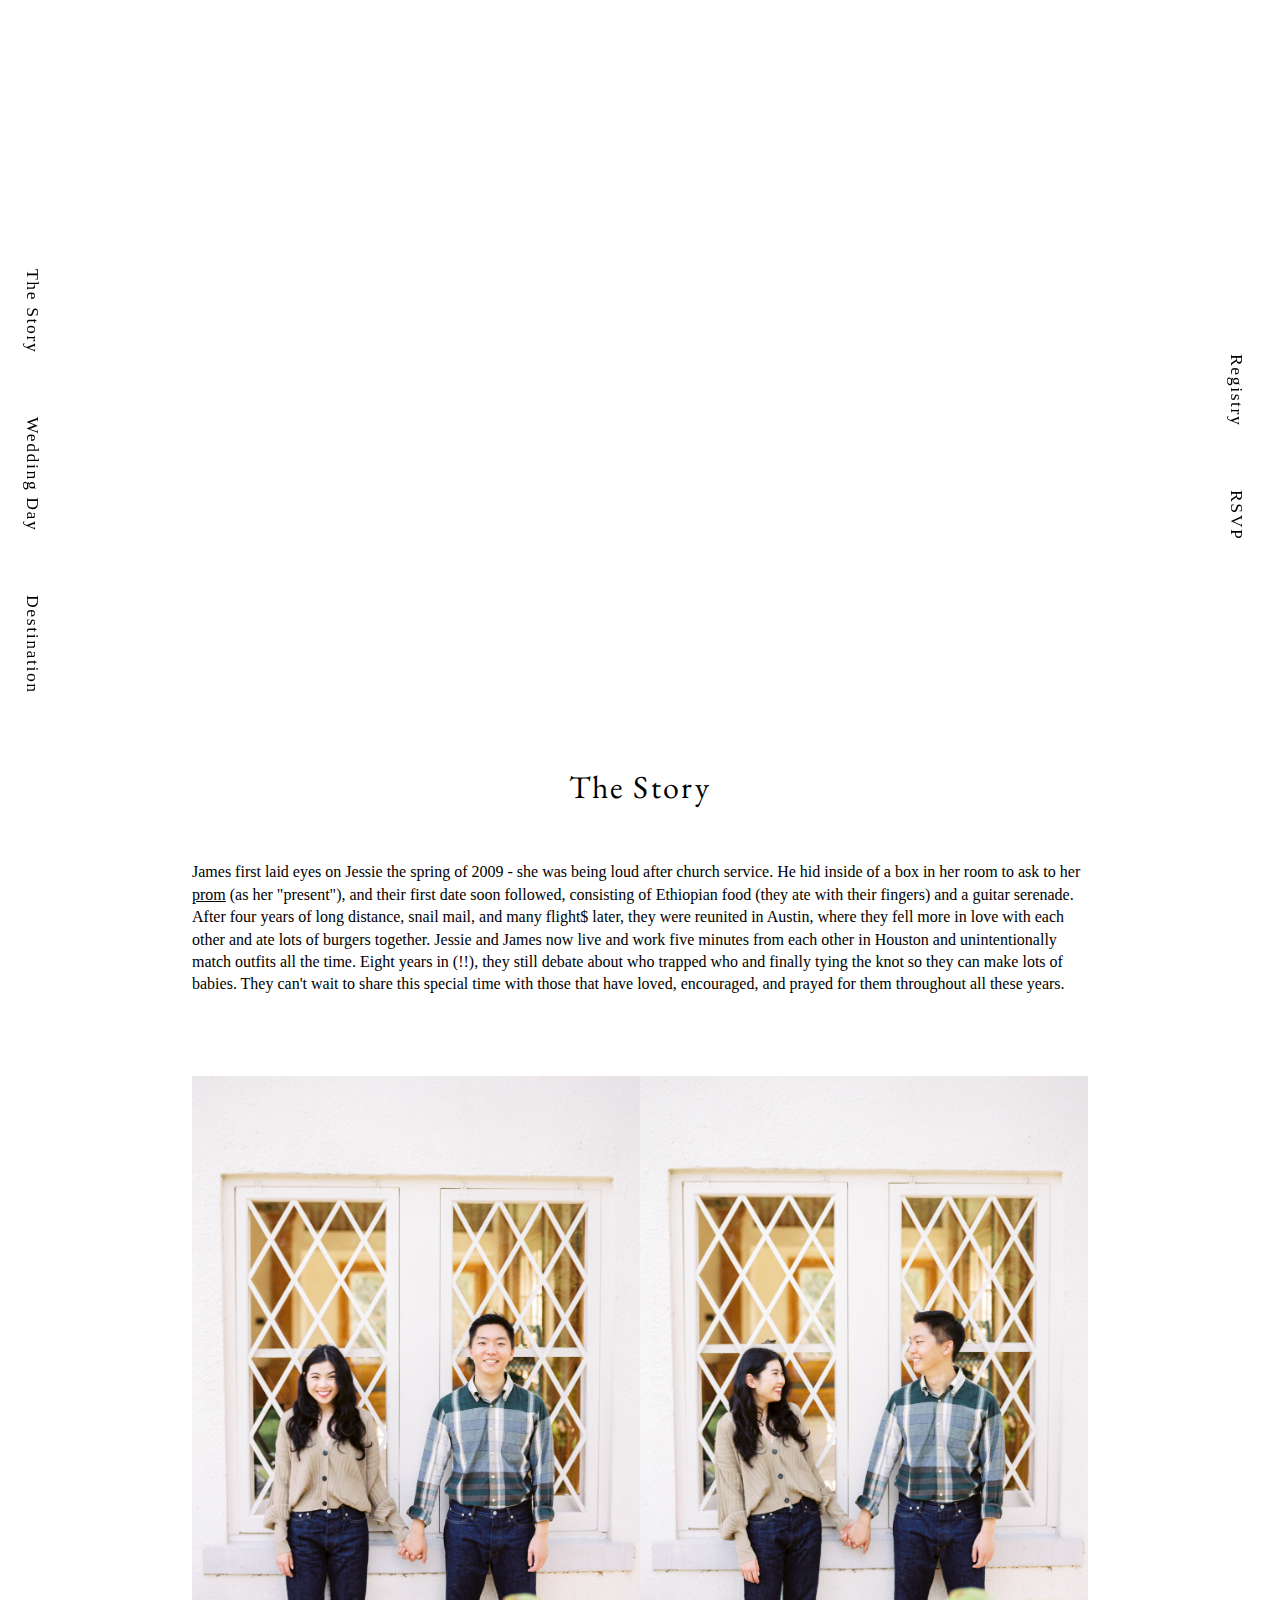
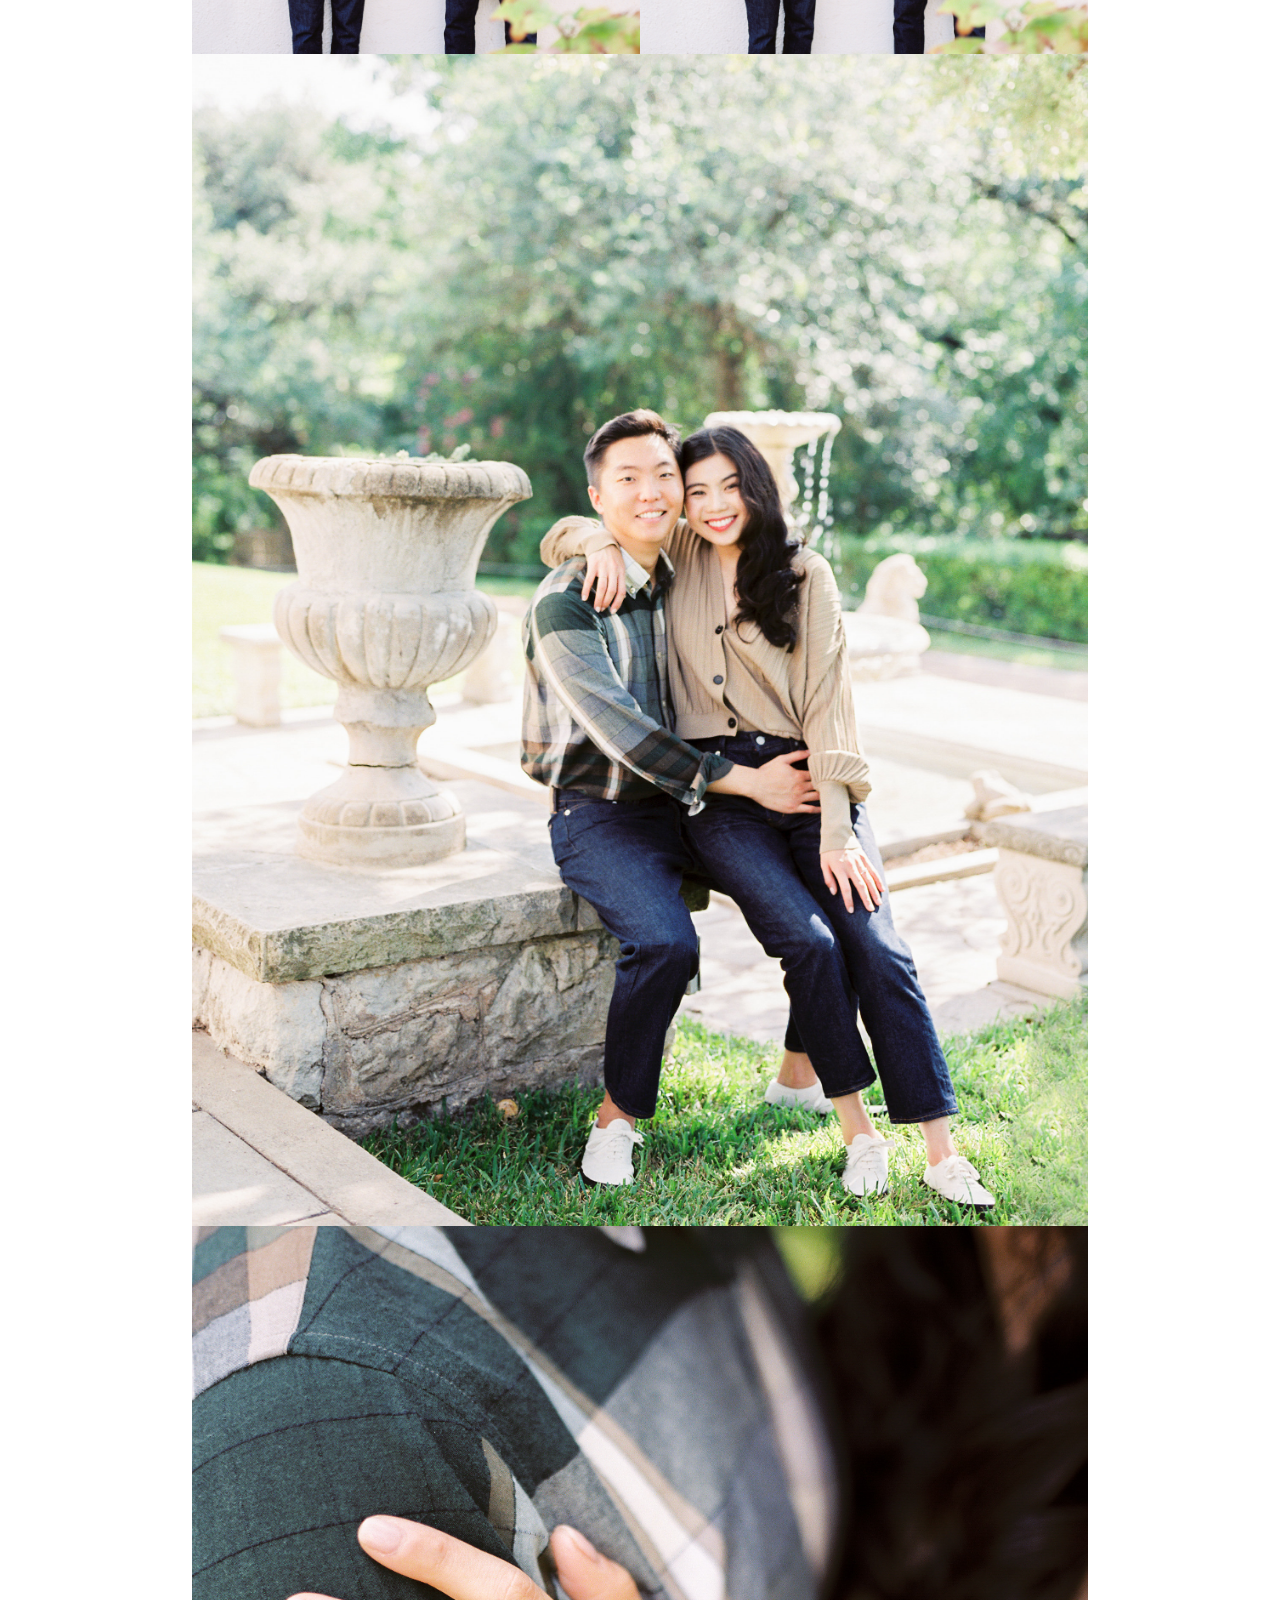
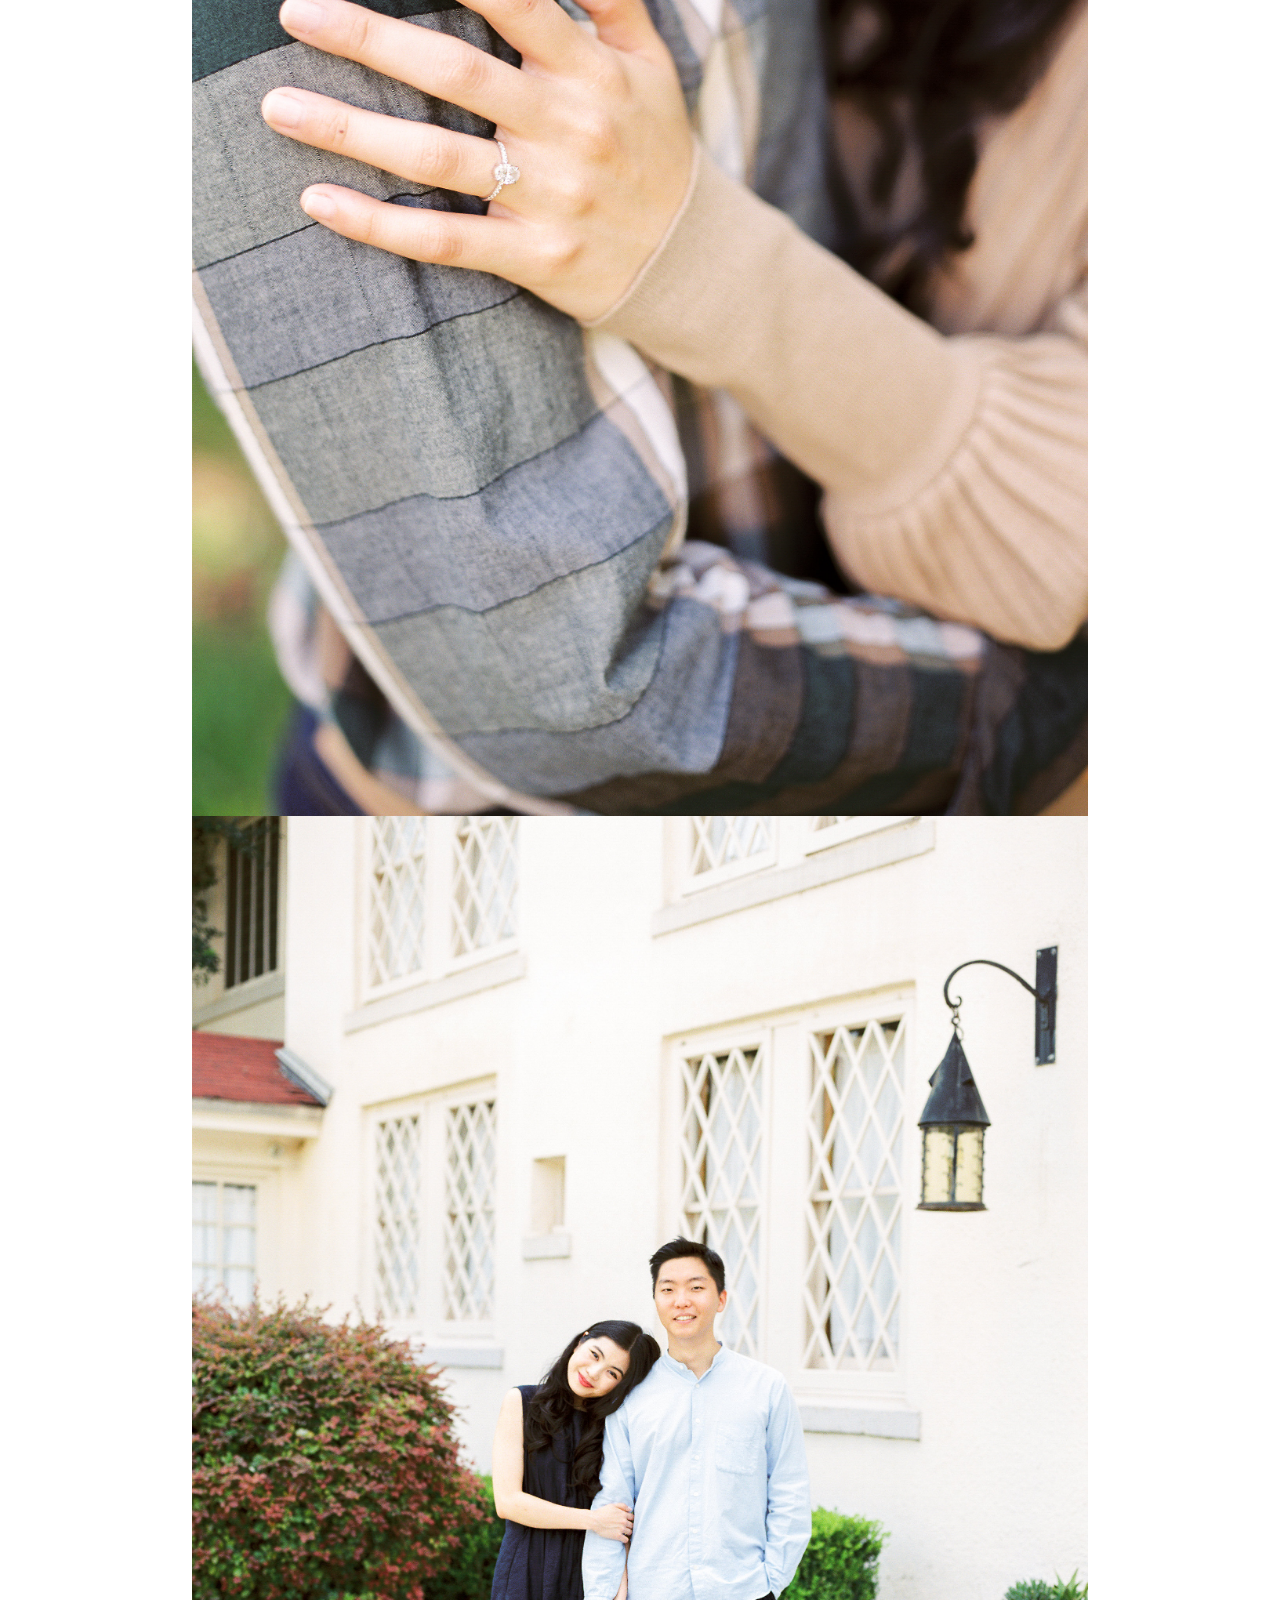
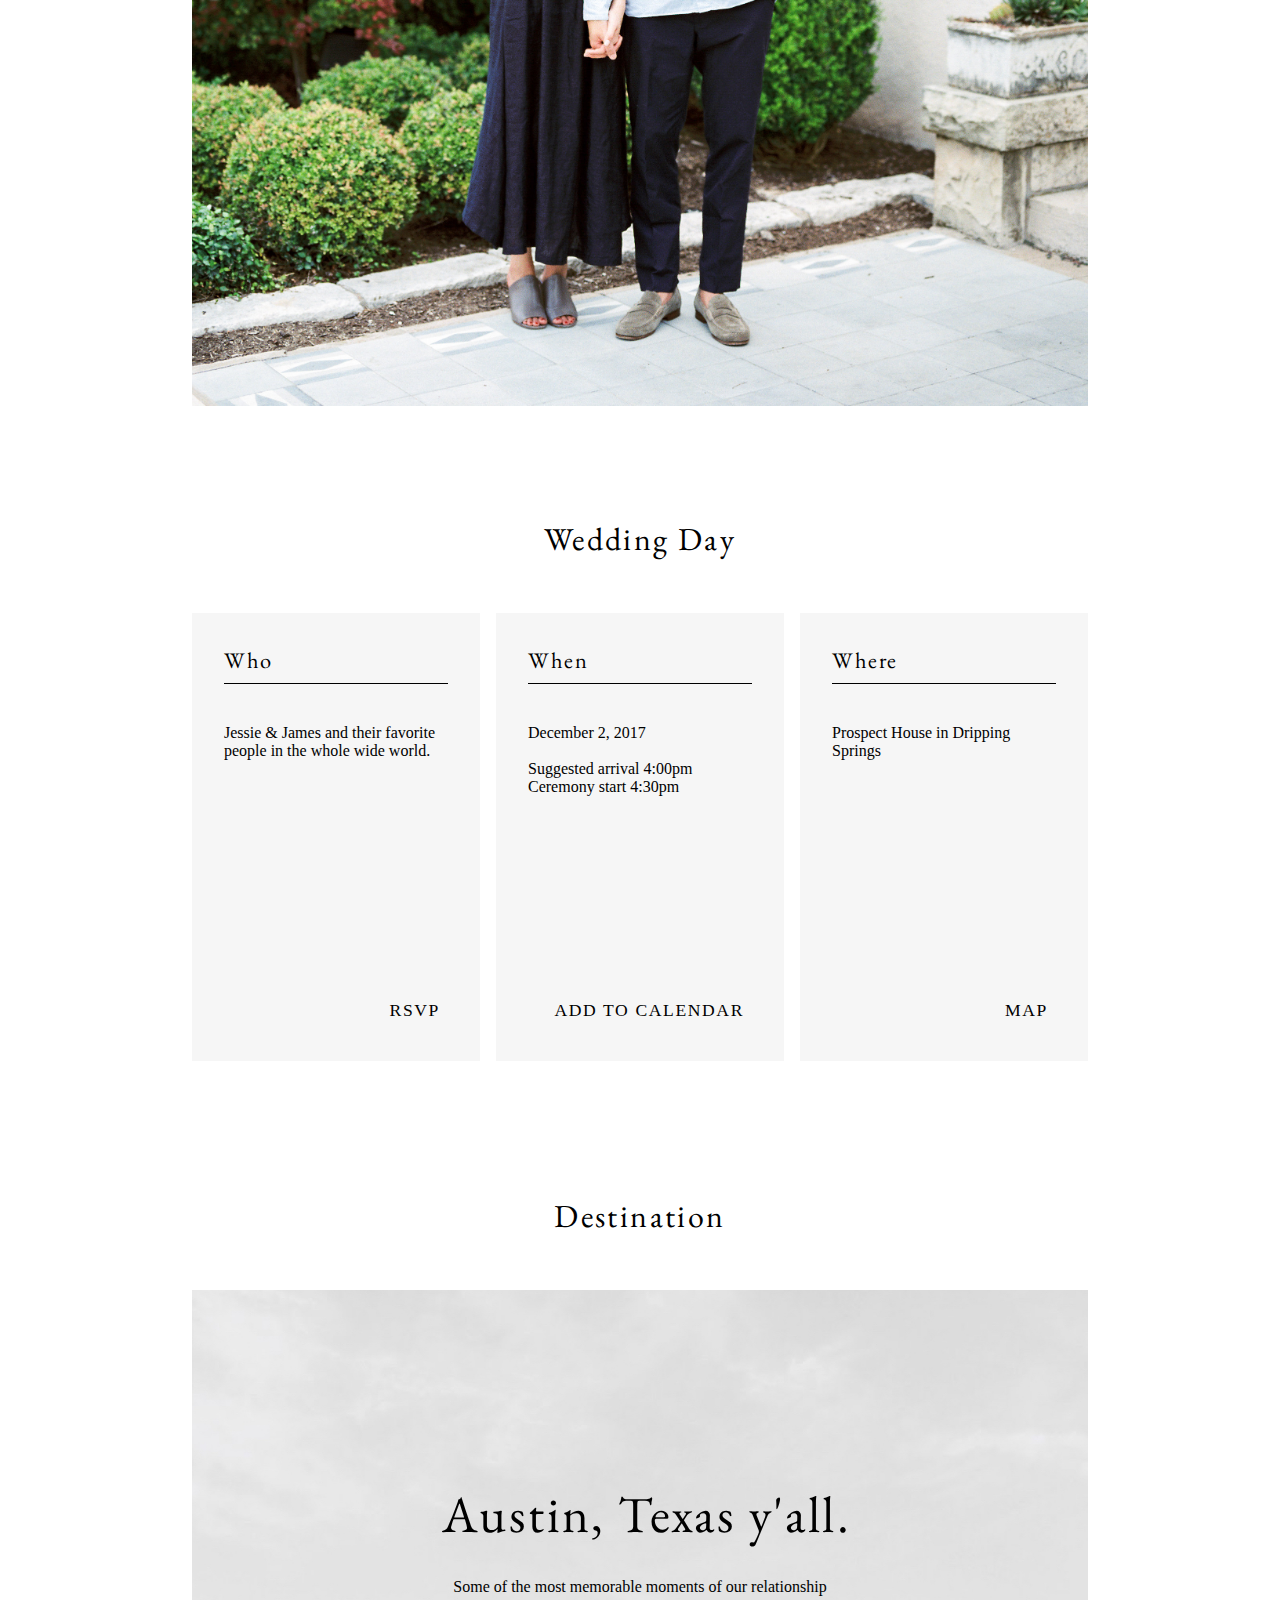
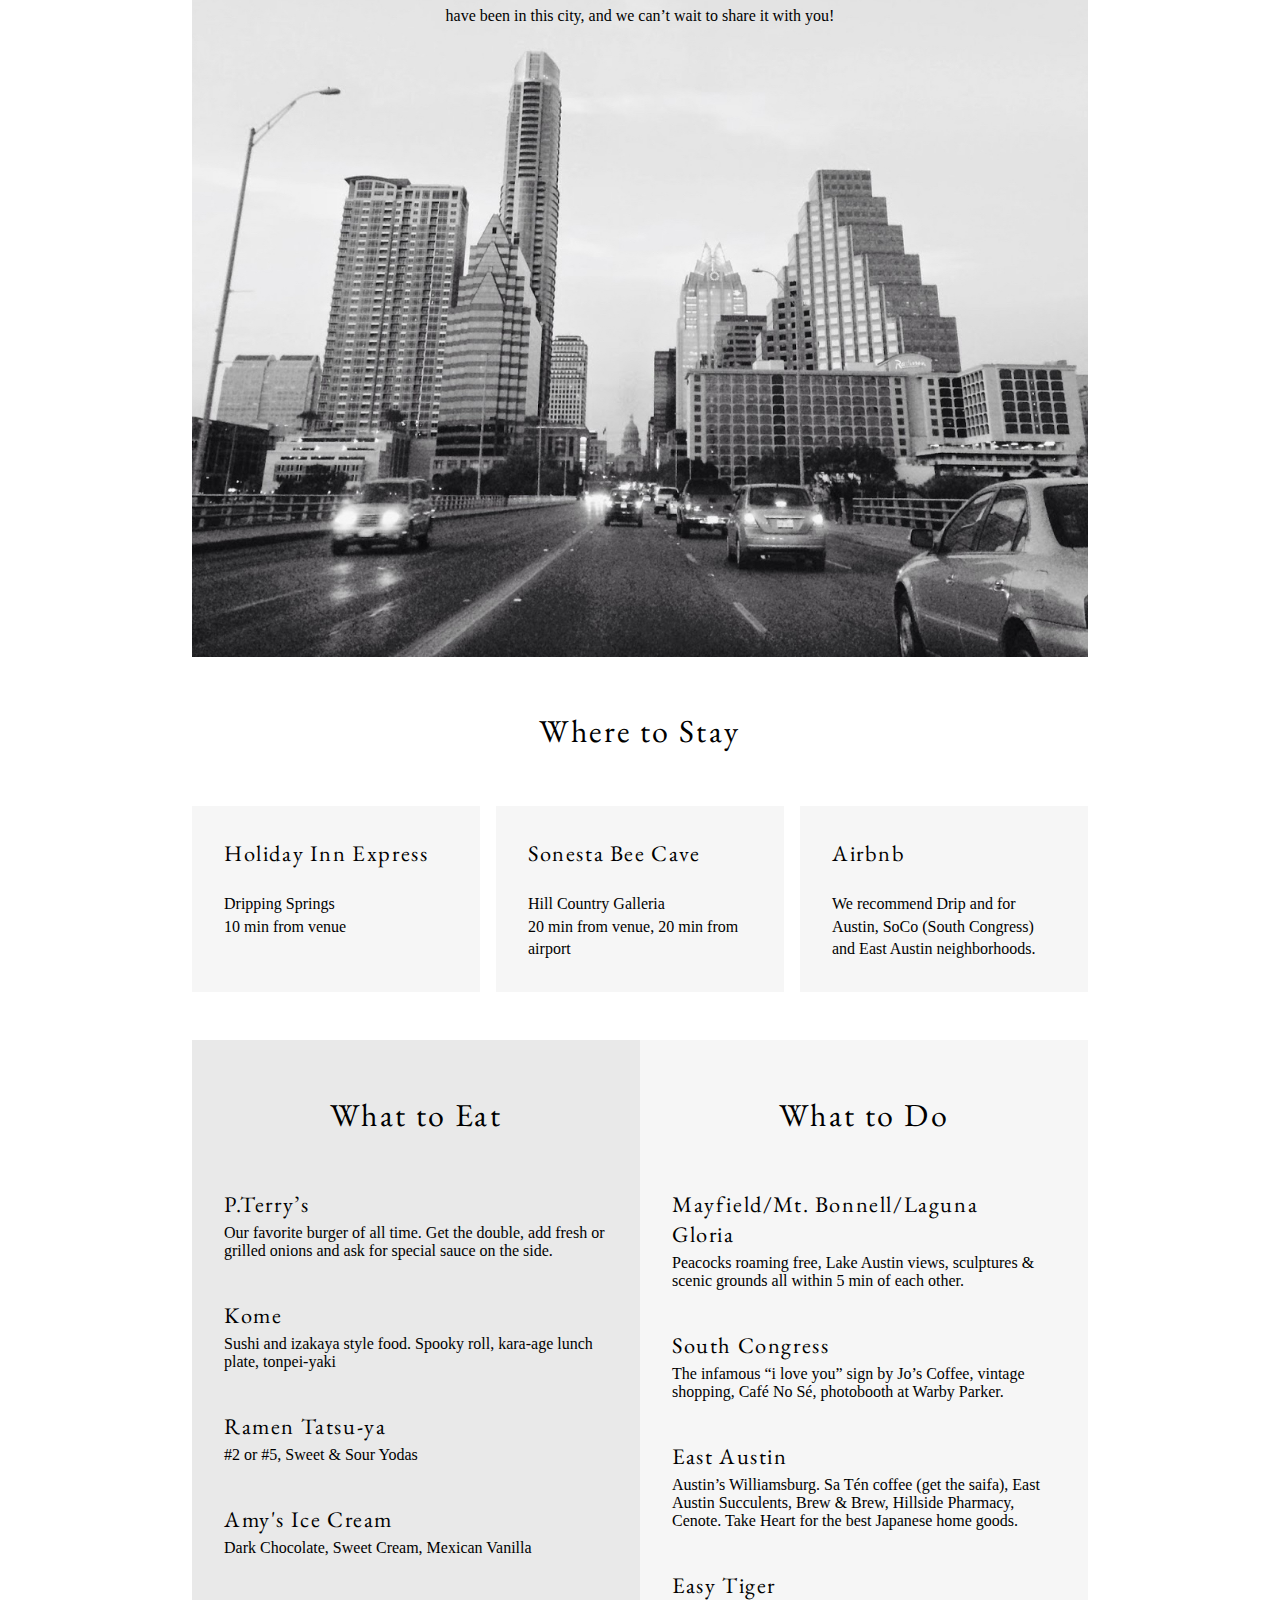
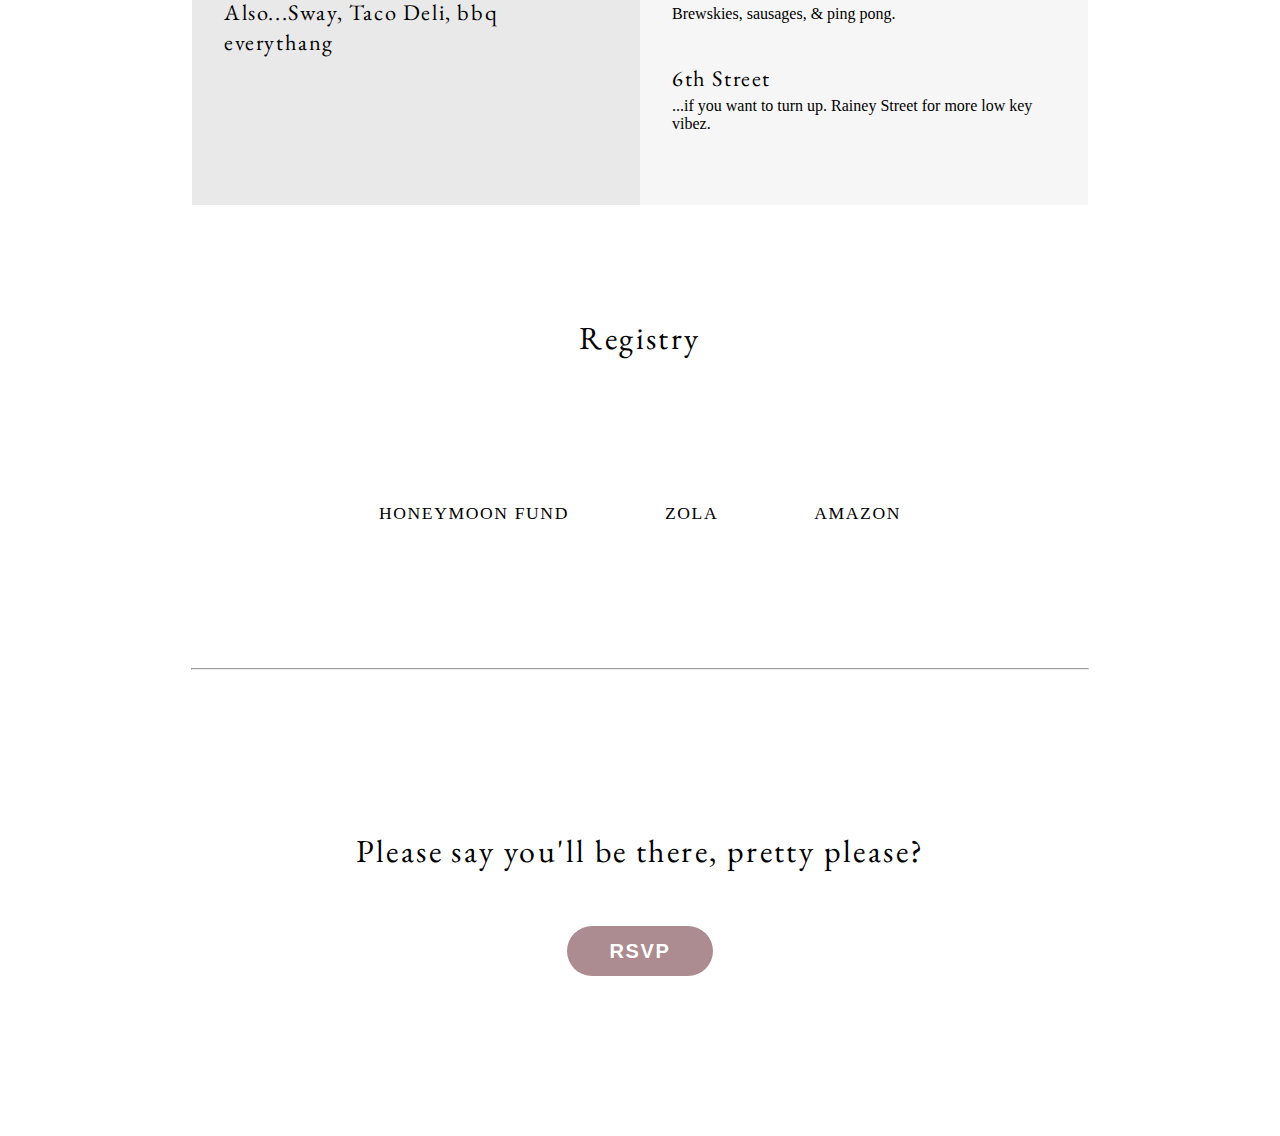
==== commit cf15fb93: "Update index.html" ====
--- a/index.html
+++ b/index.html
@@ -7,7 +7,9 @@
   </head>
   <body>
     <section class="main">
-      <img src="./resources/img/home.png">
+      <div class="hero-image">
+        <img src="./resources/img/home.png" style="visibility: hidden;" />
+      </div>
       <nav class="nav-left">
         <a href="#story">The Story</a>
         <a href="#wedding-day">Wedding Day</a>
@@ -20,7 +22,7 @@
     </section>
     <section class="story" id="story">
       <h1>The Story</h1>
-      <p>James first laid eyes on Jessie the spring of 2009 - she was being loud after church service. He hid inside of a box in her room to ask to her <a href="./resources/img/prom.jpg" target="_blank" style="text-decoration: underline;">prom</a> (as her "present"), and their first date soon followed, consisting of Ethiopian food (they ate with their fingers) and a guitar serenade. After four years of long distance, snail mail, and many flight$ later, they were reunited in Austin, where they fell more in love with each other and ate lots of burgers together. Jessie and James now live and work five minutes from each other in Houston and unintentionally match outfits all the time. Eight years in (!!), they still debate about who trapped who and finally tying the knot so they can make lots of babies. They can't wait to share this special time with those that have loved, encouraged, and prayed for them throughout all these years.</p>
+      <p>James first laid eyes on Jessie the spring of 2009 - she was being loud after church service. He hid inside of a box in her room to ask to her <a href="./resources/img/prom.jpg" target="_blank" style="text-decoration: underline; font-size: 1rem; letter-spacing: 0rem">prom</a> (as her "present"), and their first date soon followed, consisting of Ethiopian food (they ate with their fingers) and a guitar serenade. After four years of long distance, snail mail, and many flight$ later, they were reunited in Austin, where they fell more in love with each other and ate lots of burgers together. Jessie and James now live and work five minutes from each other in Houston and unintentionally match outfits all the time. Eight years in (!!), they still debate about who trapped who and finally tying the knot so they can make lots of babies. They can't wait to share this special time with those that have loved, encouraged, and prayed for them throughout all these years.</p>
     </section>
     <section class="pictures" id="pictures">
         <div class="pictures-container">
@@ -121,8 +123,7 @@
       <section class="rsvp" id="rsvp">
         <h1>Please say you'll be there, pretty please?</h1>
         <div class="typeform">
-          <a class="typeform-share button" href="https://teamrocketluv.typeform.com/to/MKrLpu" data-mode="popup" style="display:inline-block;text-decoration:none;background-color:#ad8c91;color:white;cursor:pointer;font-family:Helvetica,Arial,sans-serif;font-size:20px;line-height:50px;text-align:center;margin:0;height:50px;padding:0px 33px;border-radius:25px;width:80px;white-space:nowrap;overflow:hidden;text-overflow:ellipsis;font-weight:bold;-webkit-font-smoothing:antialiased;-moz-osx-font-smoothing:grayscale;" data-hide-headers=true data-hide-footer=true target="_blank">RSVP </a> <script> (function() { var qs,js,q,s,d=document, gi=d.getElementById, ce=d.createElement, gt=d.getElementsByTagName, id="typef_orm_share", b="https://embed.typeform.com/"; if(!gi.call(d,id)){ js=ce.call(d,"script"); js.id=id; js.src=b+"embed.js"; q=gt.call(d,"script")[0]; q.parentNode.insertBefore(js,q) } })() </script>
-        </div>
+          <a href="https://teamrocketluv.typeform.com/to/MKrLpu" style="display:inline-block;text-decoration:none;background-color:#ad8c91;color:white;cursor:pointer;font-family:Helvetica,Arial,sans-serif;font-size:20px;line-height:50px;text-align:center;margin:0;height:50px;padding:0px 33px;border-radius:25px;width:80px;white-space:nowrap;overflow:hidden;text-overflow:ellipsis;font-weight:bold;-webkit-font-smoothing:antialiased;-moz-osx-font-smoothing:grayscale;" target="_blank">RSVP</a>
       </section>
   </body>
 </html>
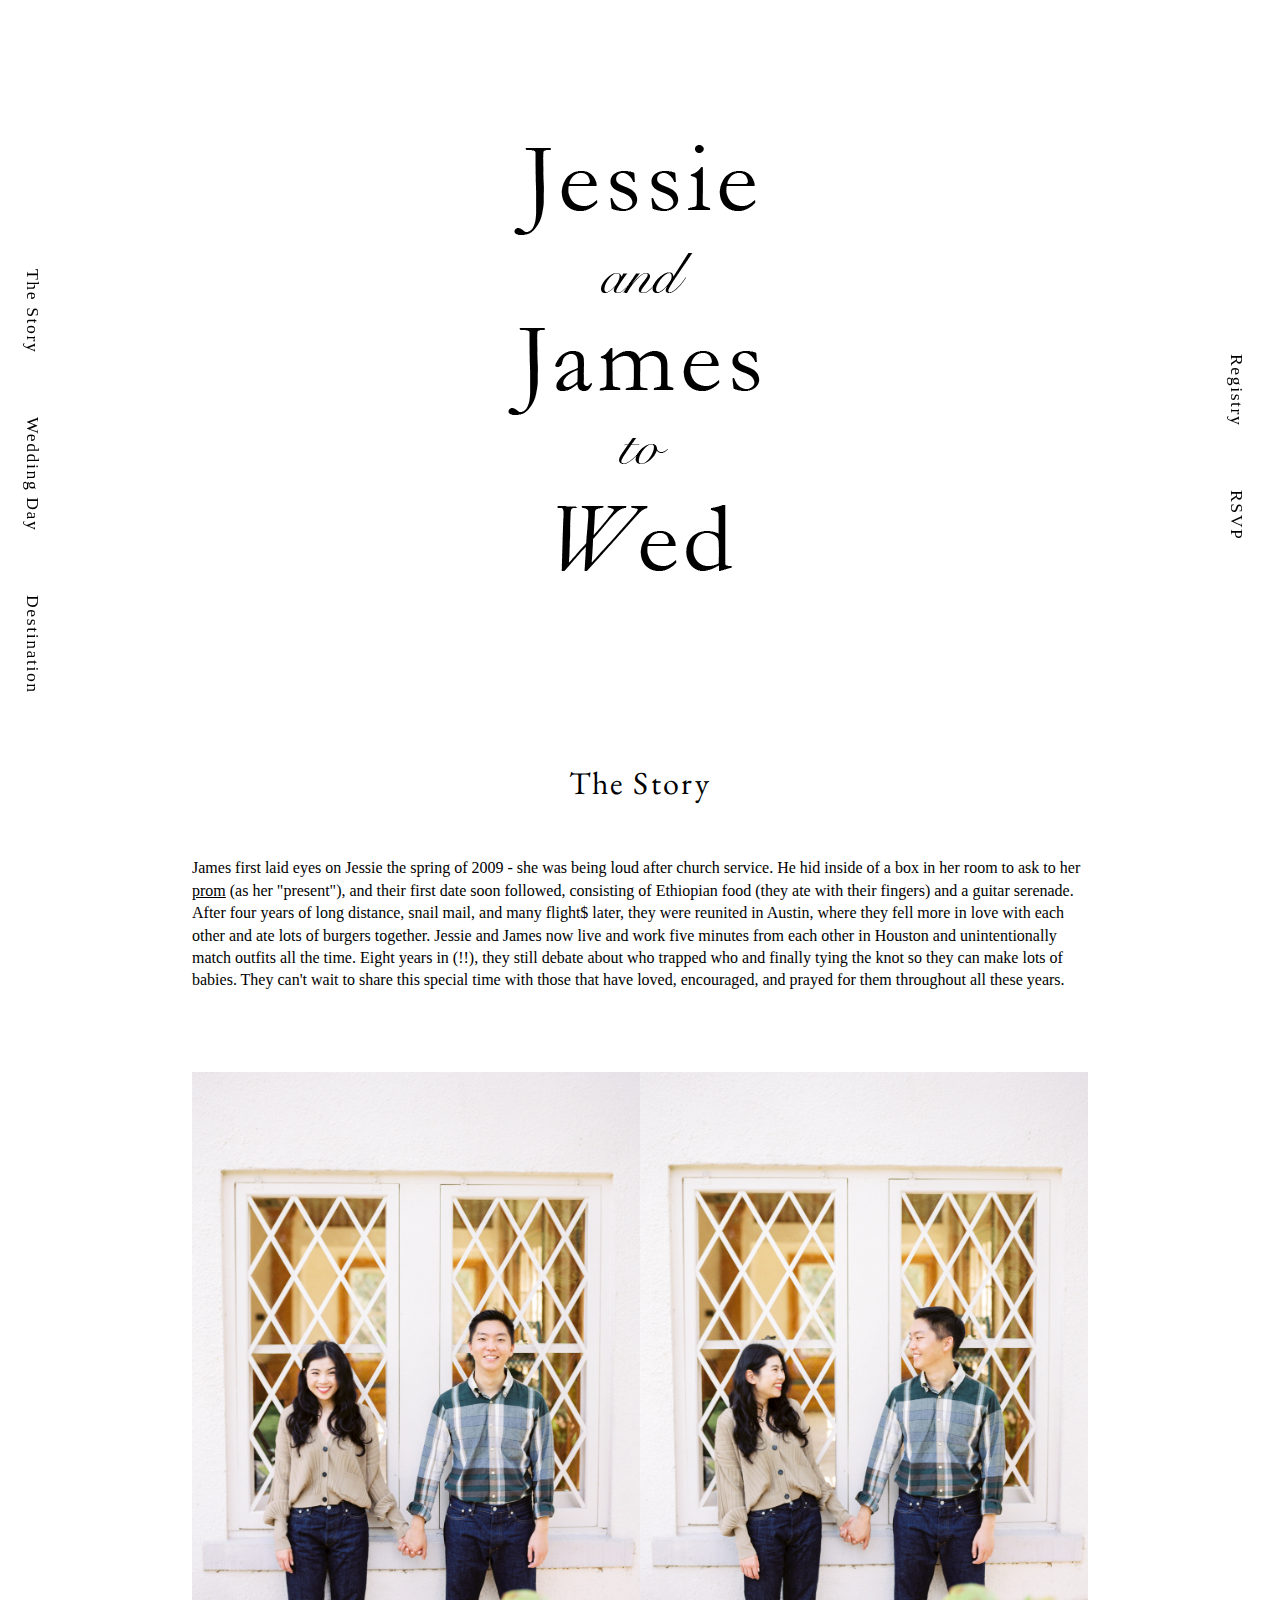
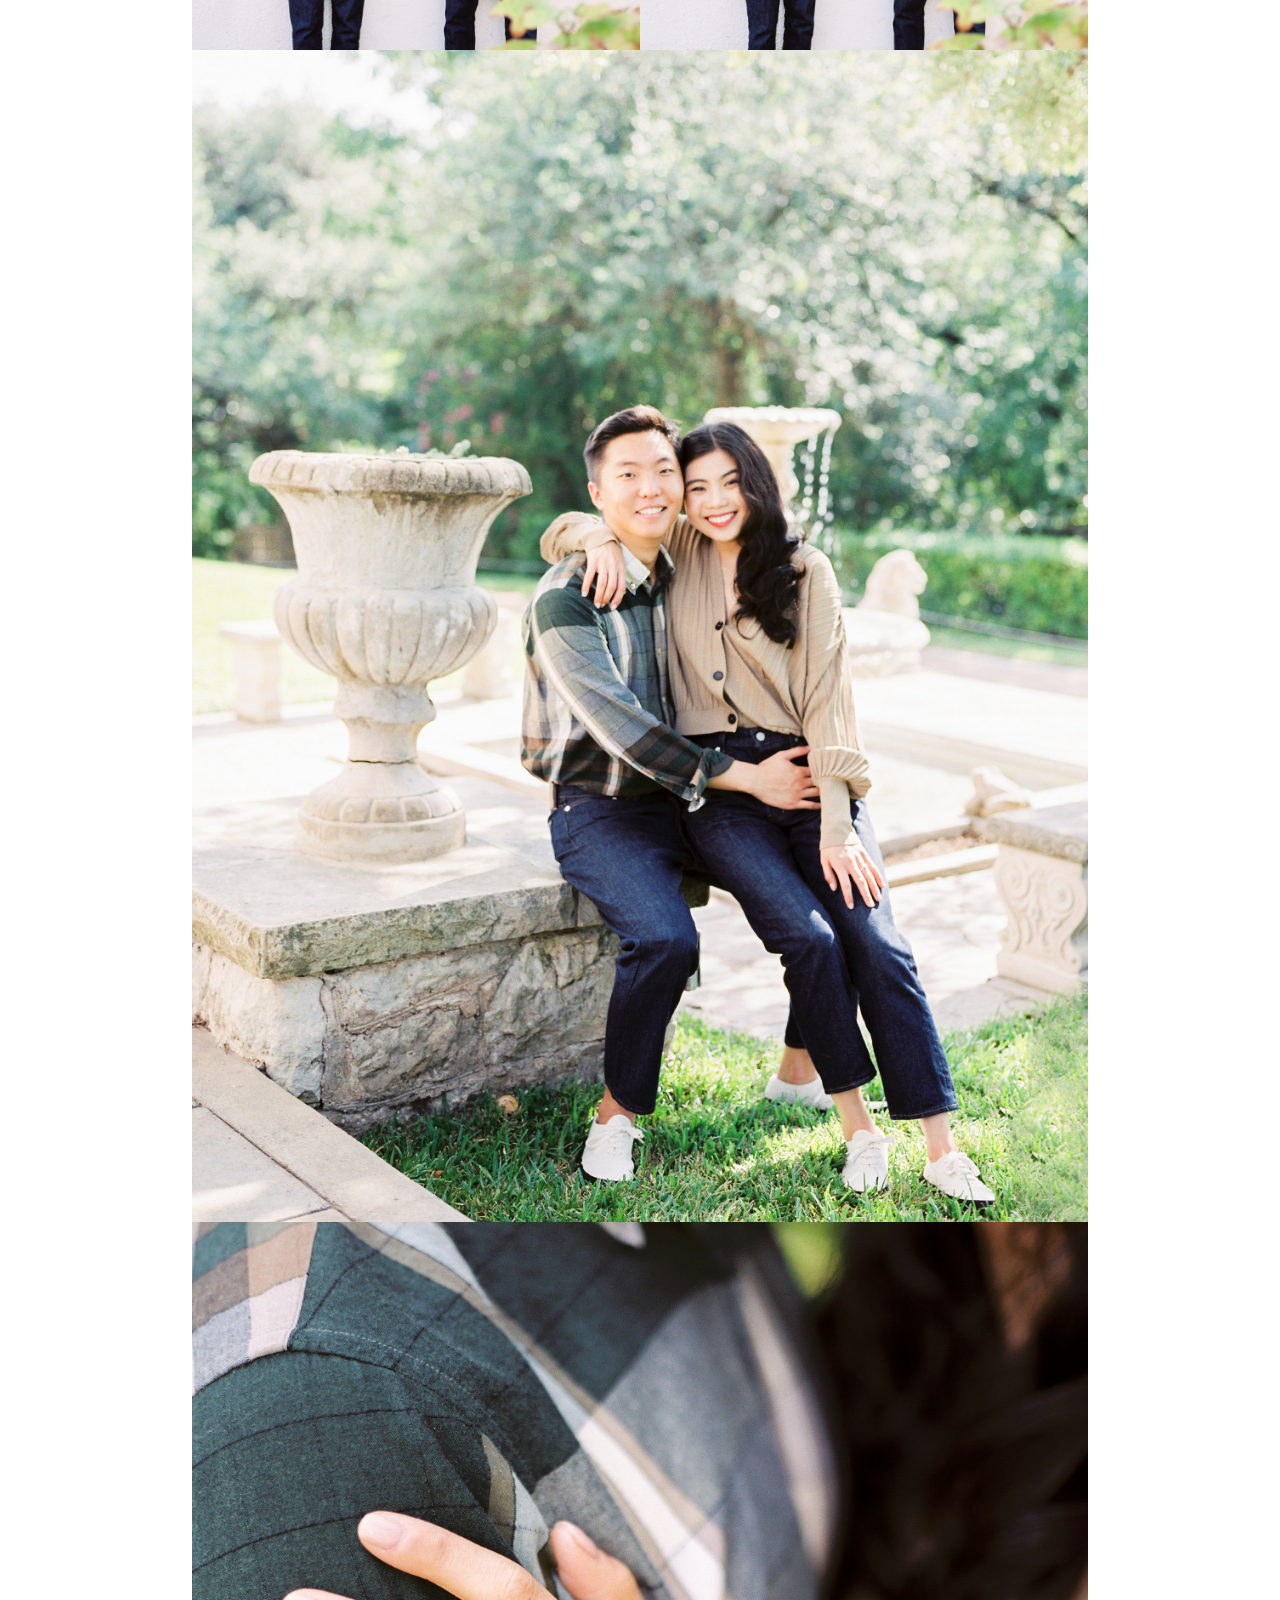
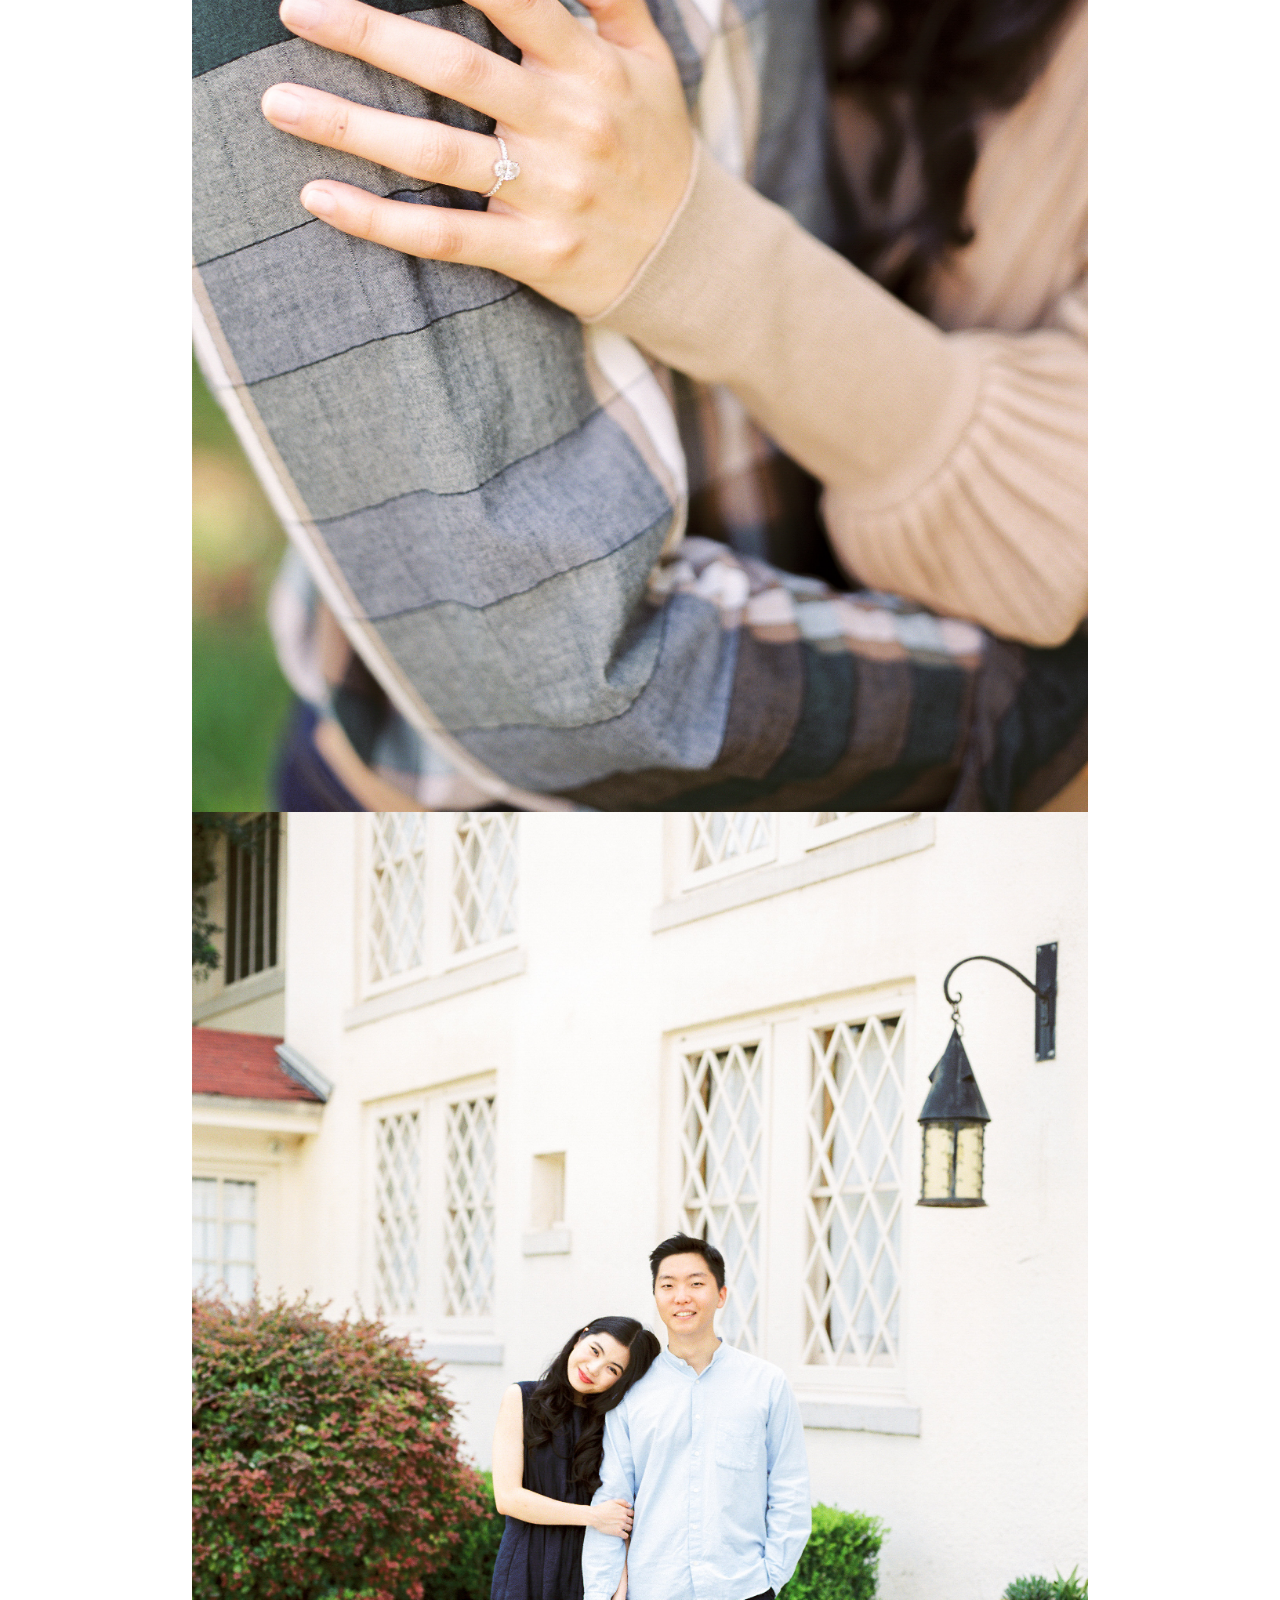
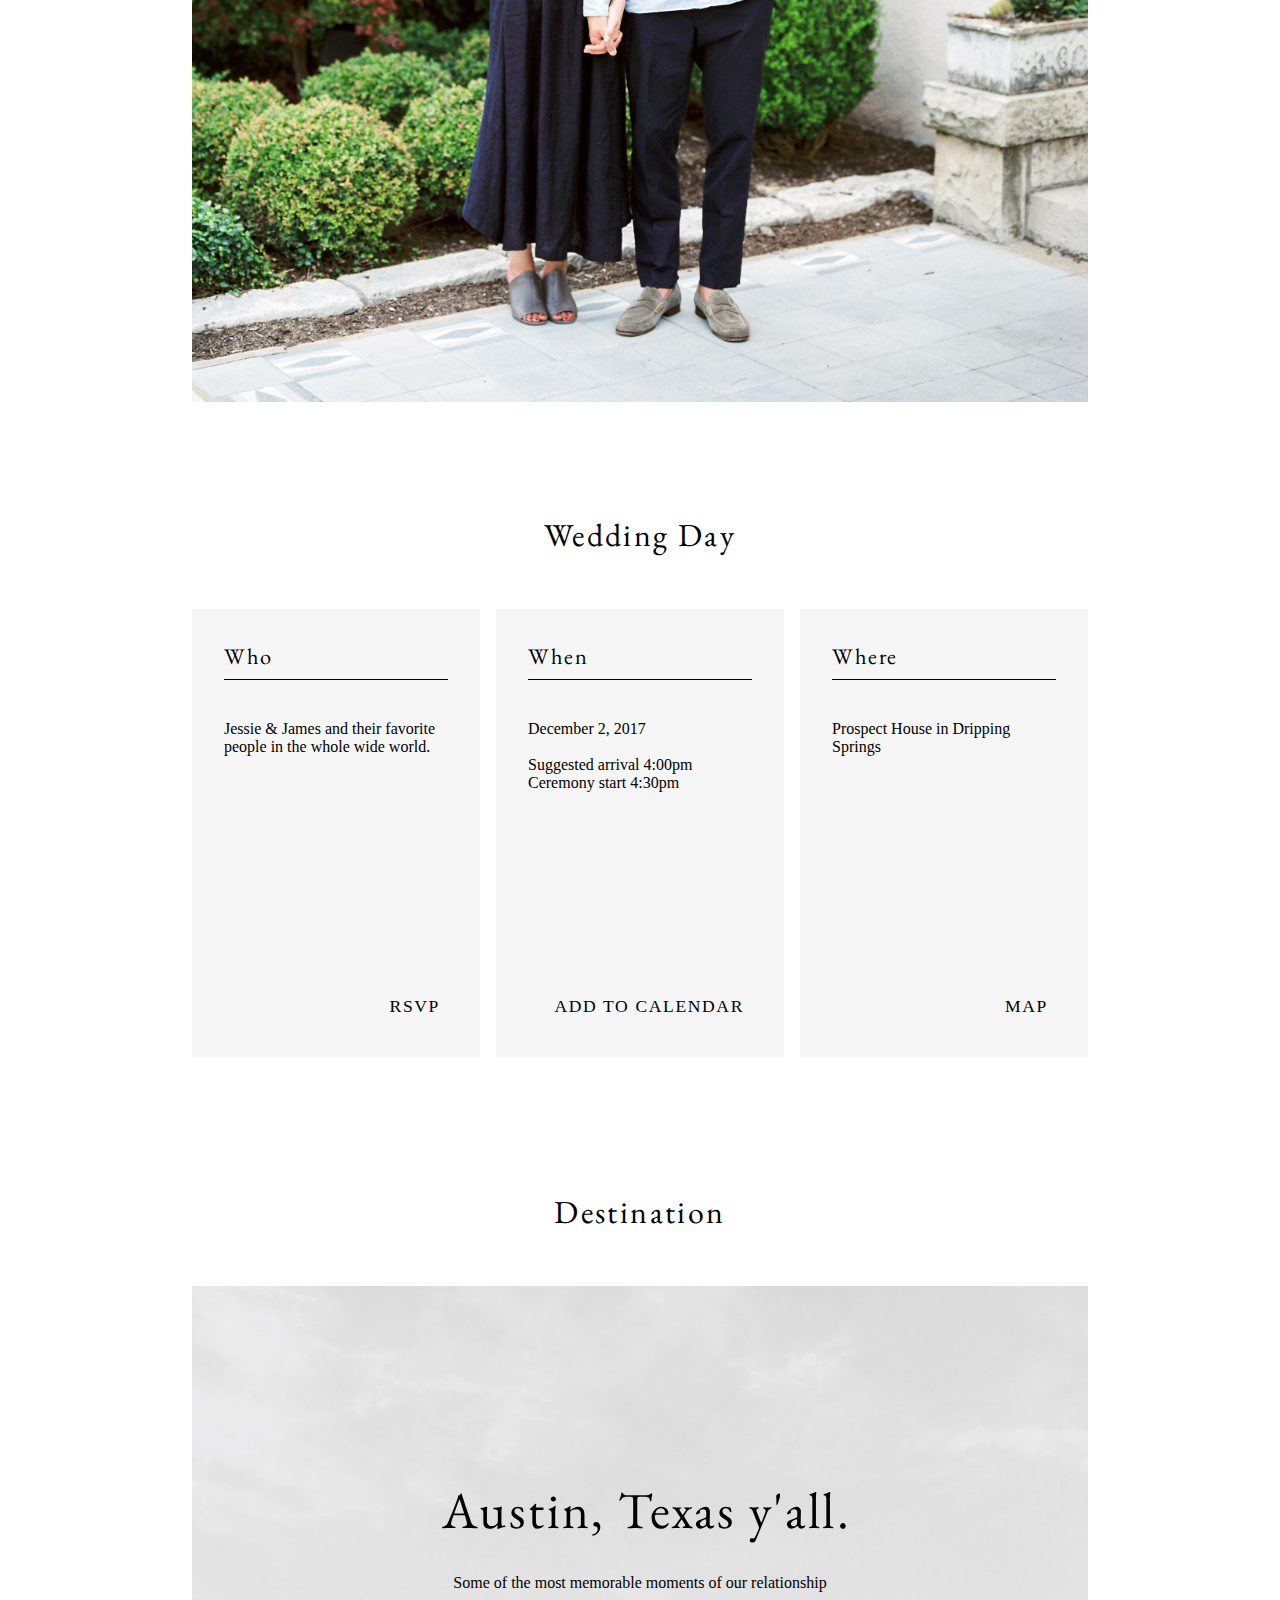
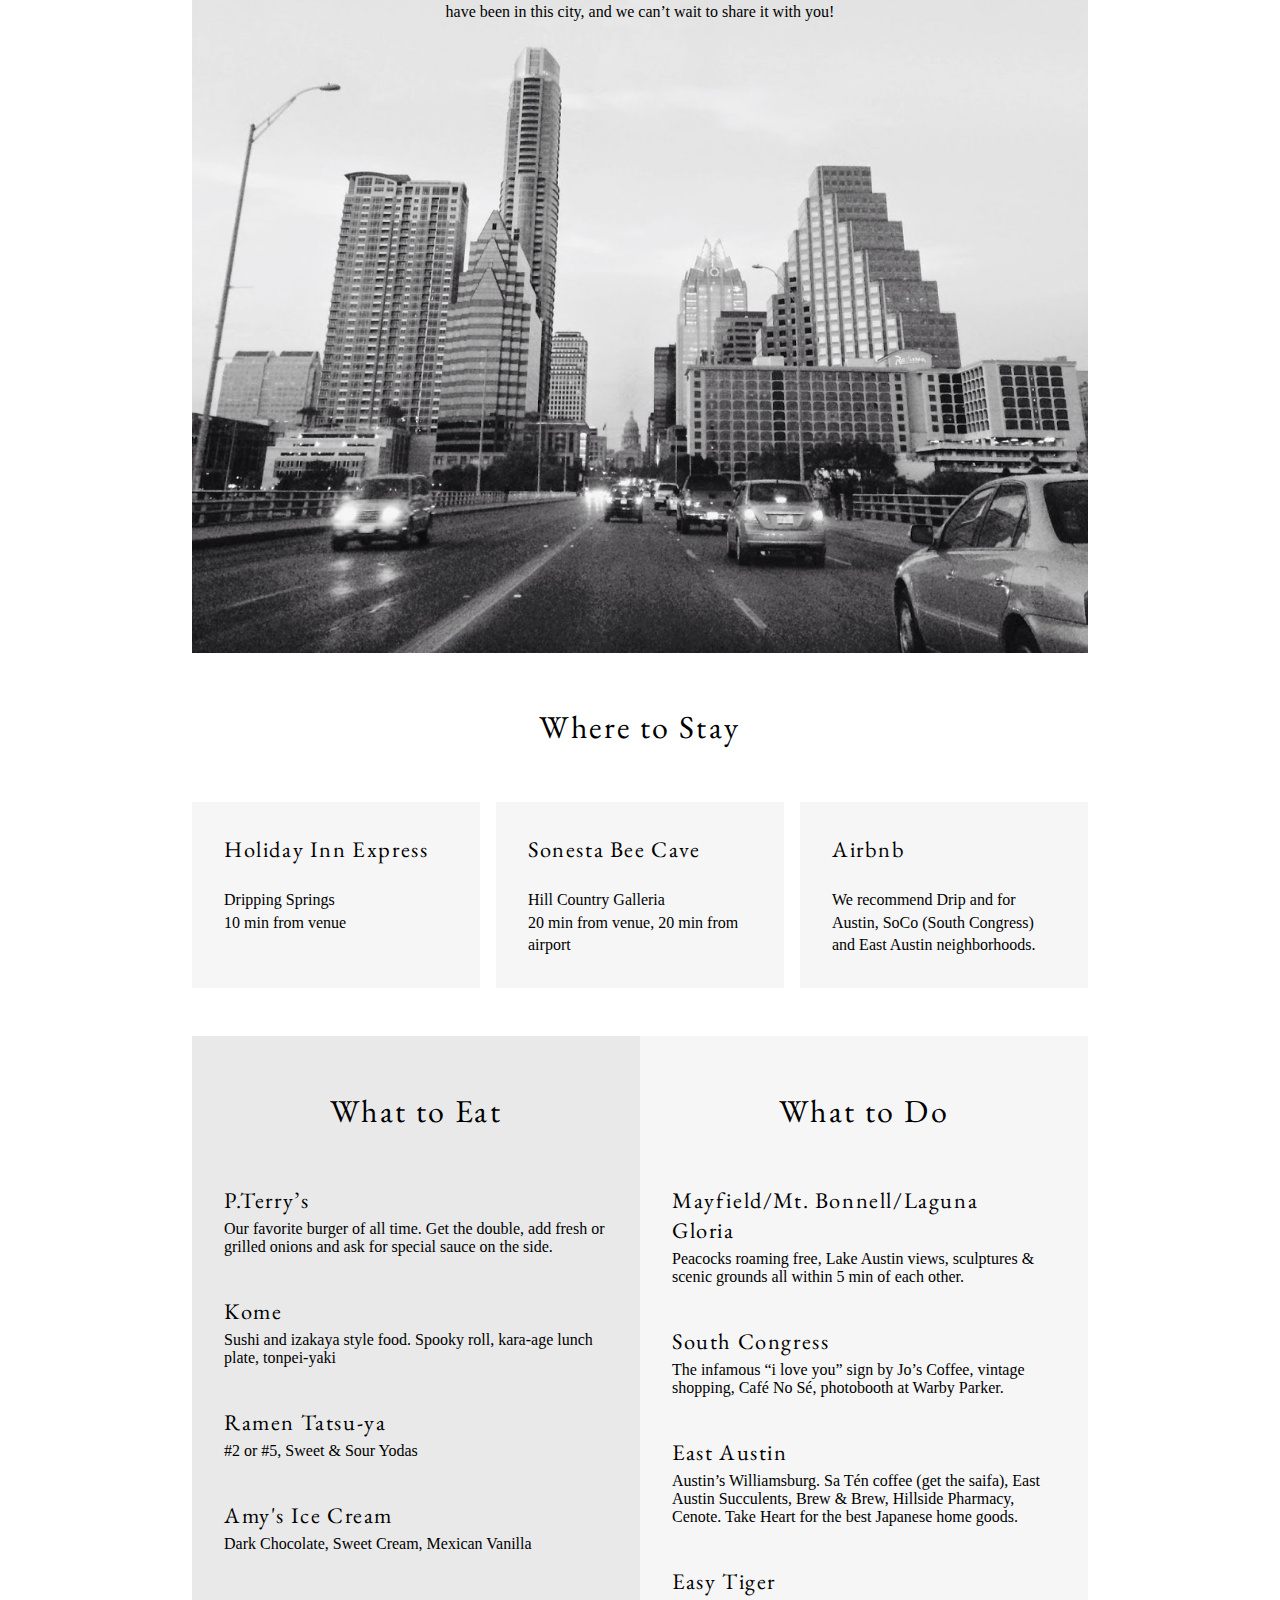
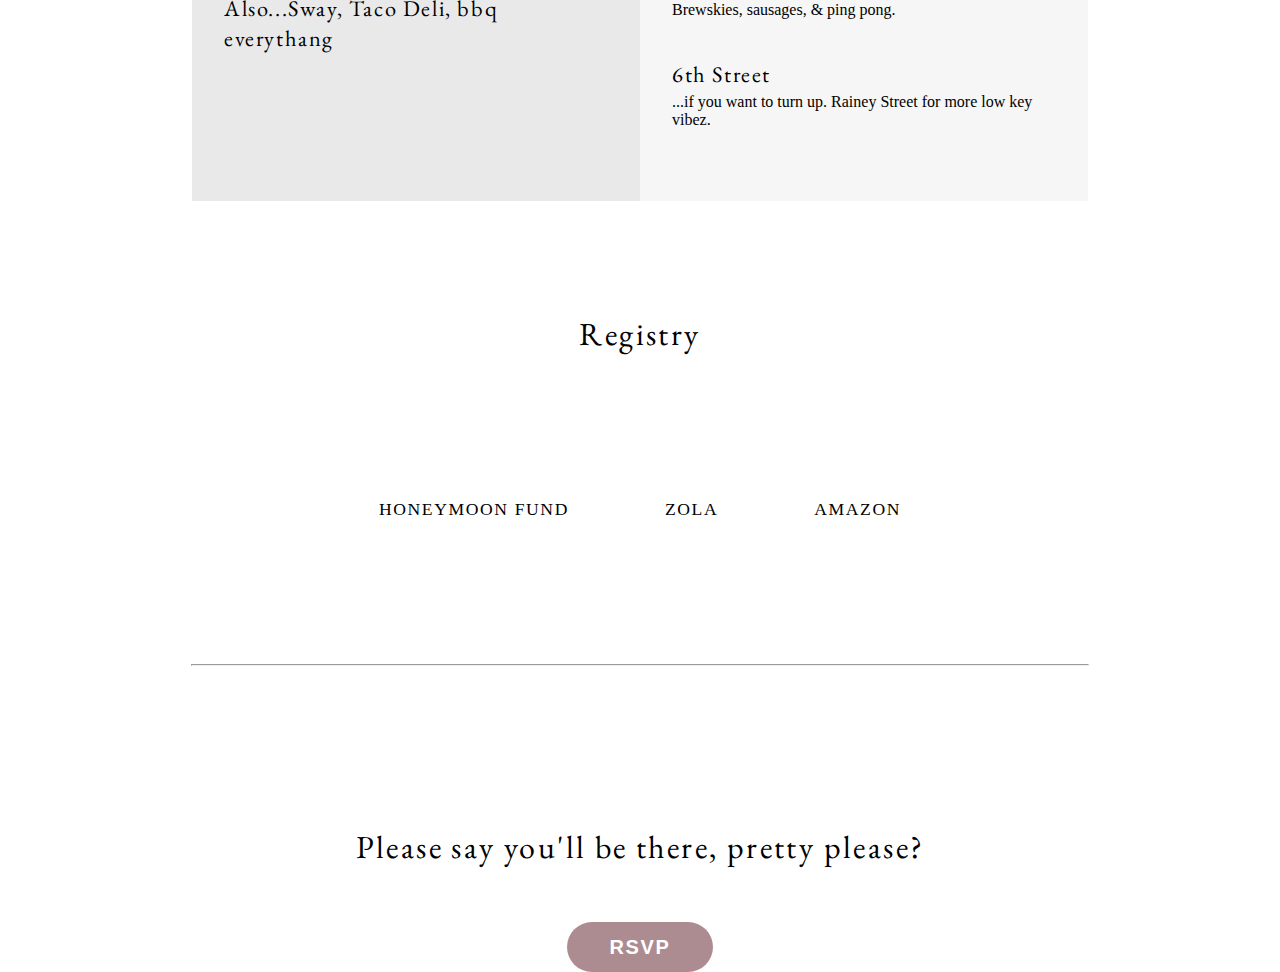
==== commit 9723ad28: "Update index.html" ====
--- a/index.html
+++ b/index.html
@@ -7,9 +7,7 @@
   </head>
   <body>
     <section class="main">
-      <div class="hero-image">
-        <img src="./resources/img/home.png" style="visibility: hidden;" />
-      </div>
+      <img src="./resources/img/home.png"/>
       <nav class="nav-left">
         <a href="#story">The Story</a>
         <a href="#wedding-day">Wedding Day</a>
--- a/resources/css/index.css
+++ b/resources/css/index.css
@@ -4,6 +4,7 @@
 
 html {
   font-size: 16px;
+  height: 100%;
 }
 
 
@@ -20,6 +21,7 @@
   font-weight: 400;
   width: 100%;
   letter-spacing: .1rem;
+  height: 100%;
 }
 
 
@@ -92,6 +94,8 @@
   margin: 8rem auto;
 }
 
+
+
 nav {
   display: flex;
   flex-wrap: nowrap;
@@ -143,7 +147,7 @@
 }
 
 
-@media only screen and (max-width: 1024px) {
+@media only screen and (max-width: 768px) {
   nav {
   visibility: hidden;
 }
@@ -461,3 +465,12 @@
 a {
   font-size: 1.1rem;
 }
+
+.hero-image {
+    background-image: url("../img/home.png");
+    height: 100%;
+    background-position: center;
+    background-repeat: no-repeat;
+    background-size: cover;
+    position: relative;
+}
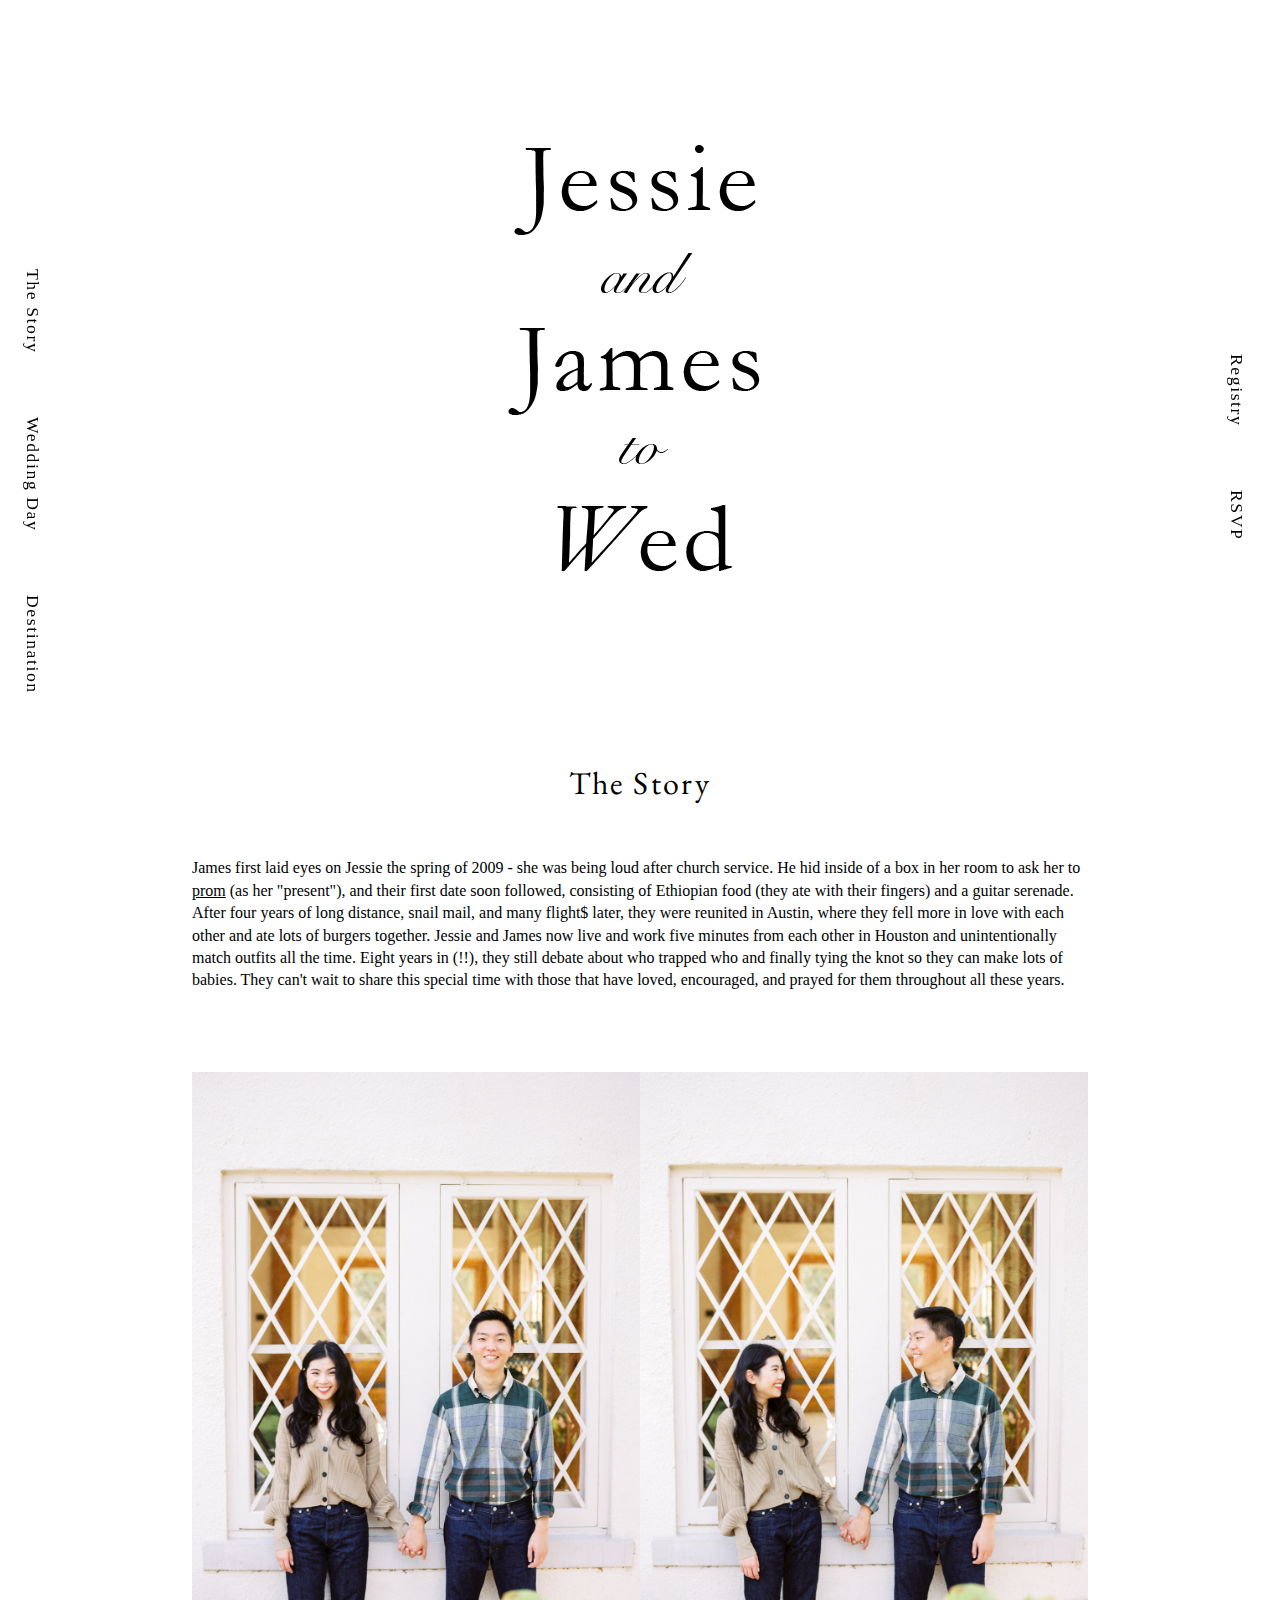
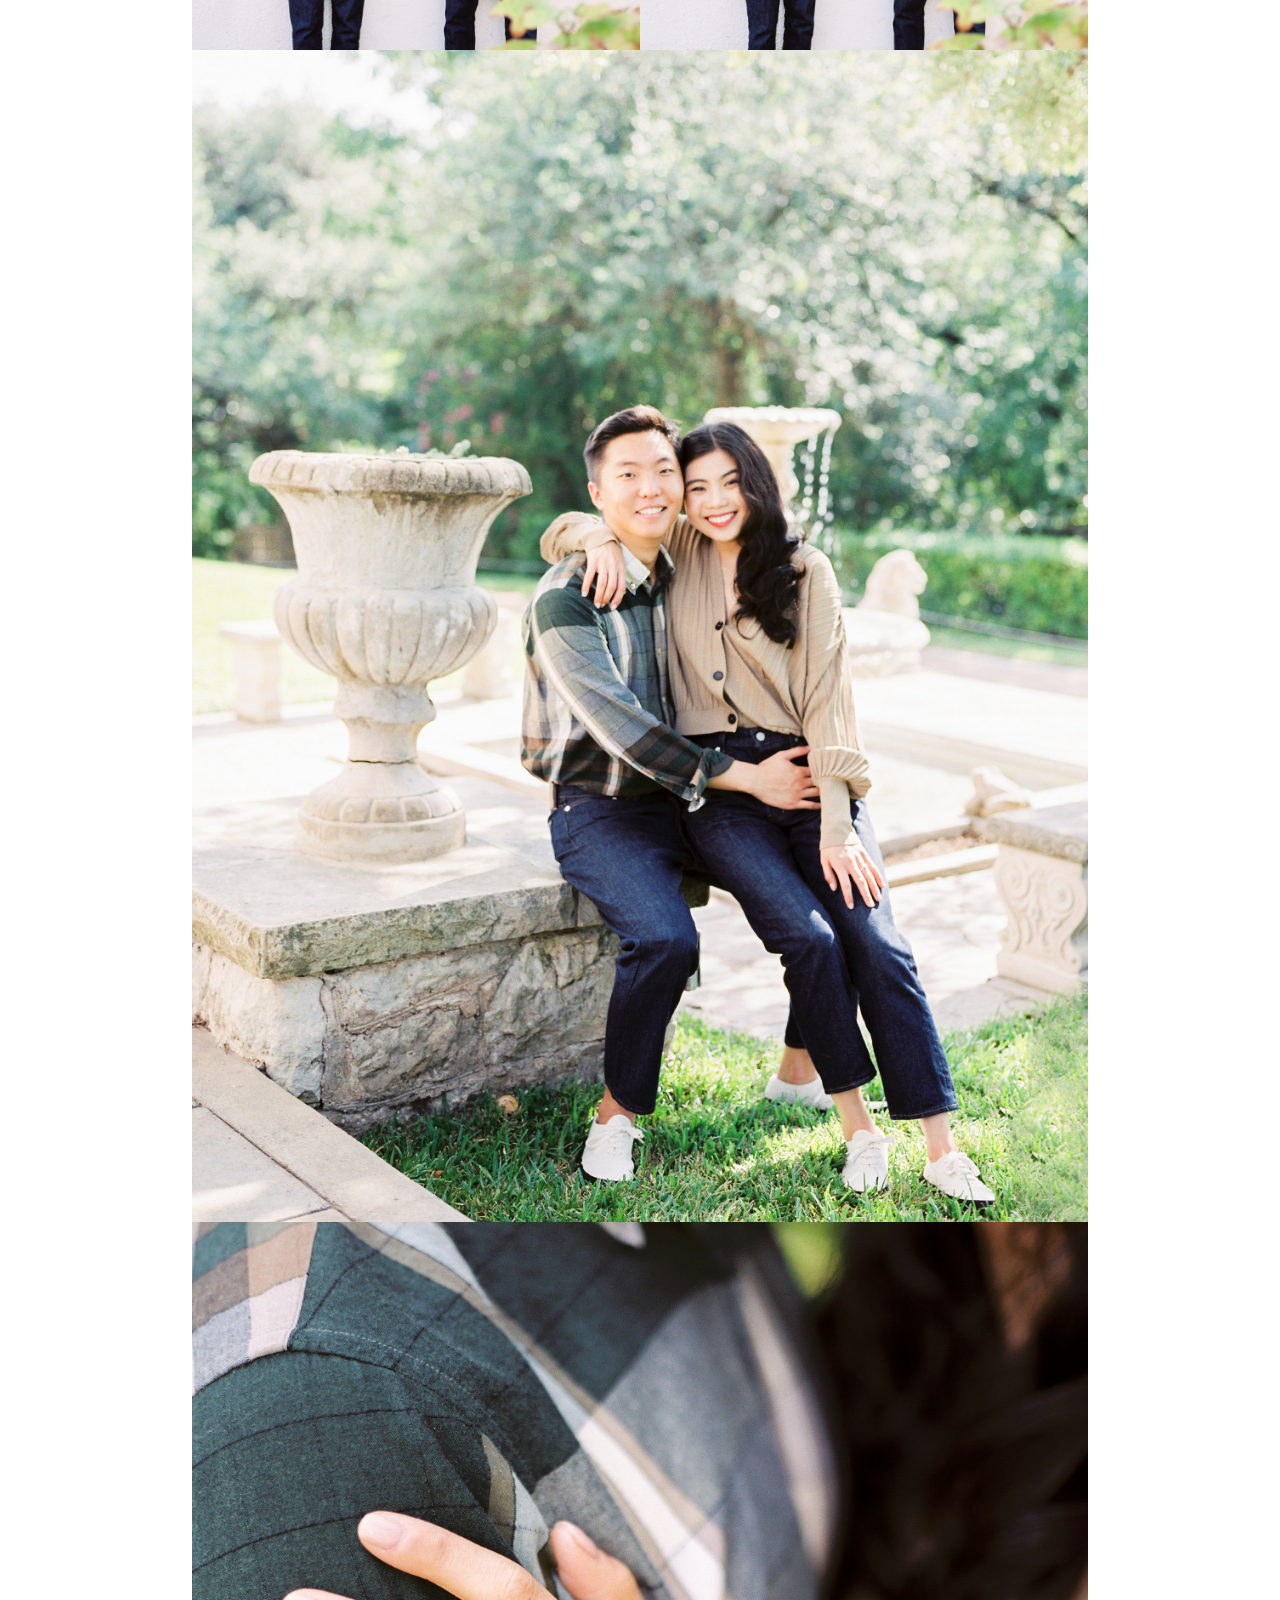
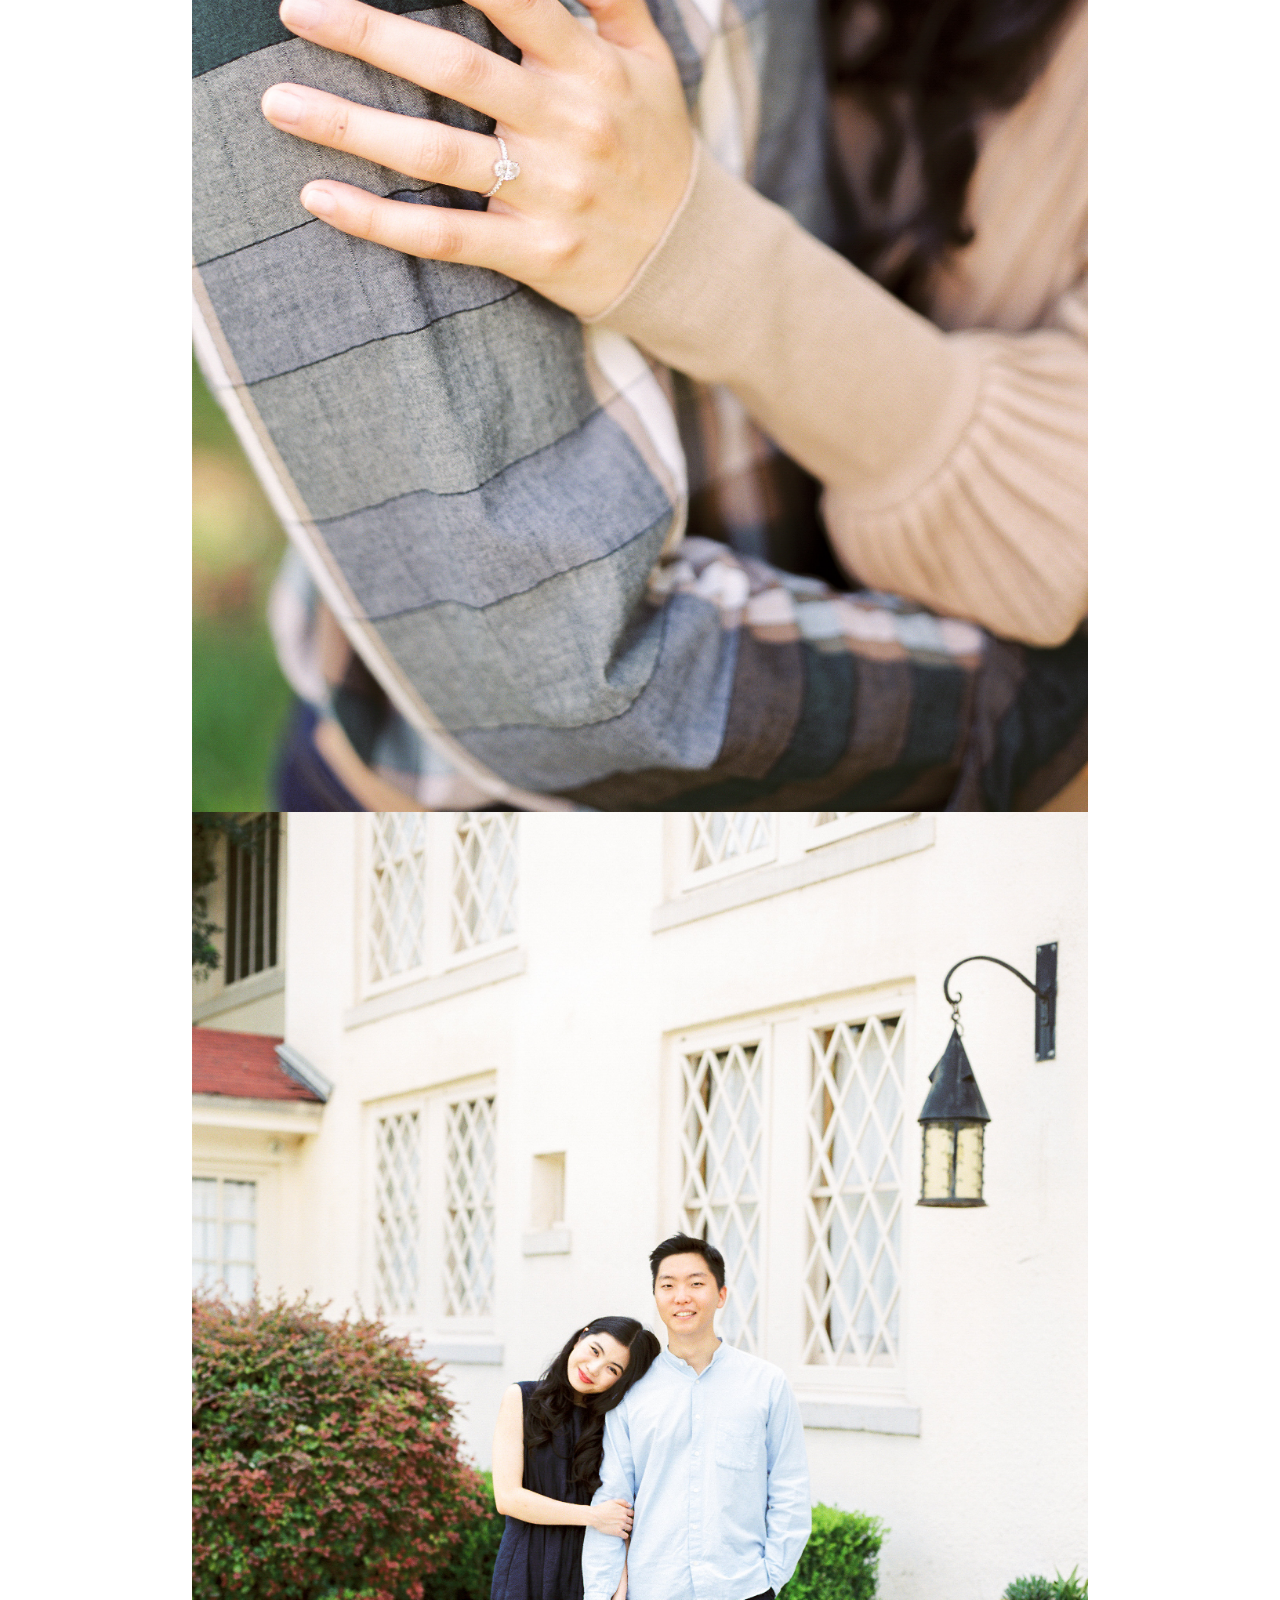
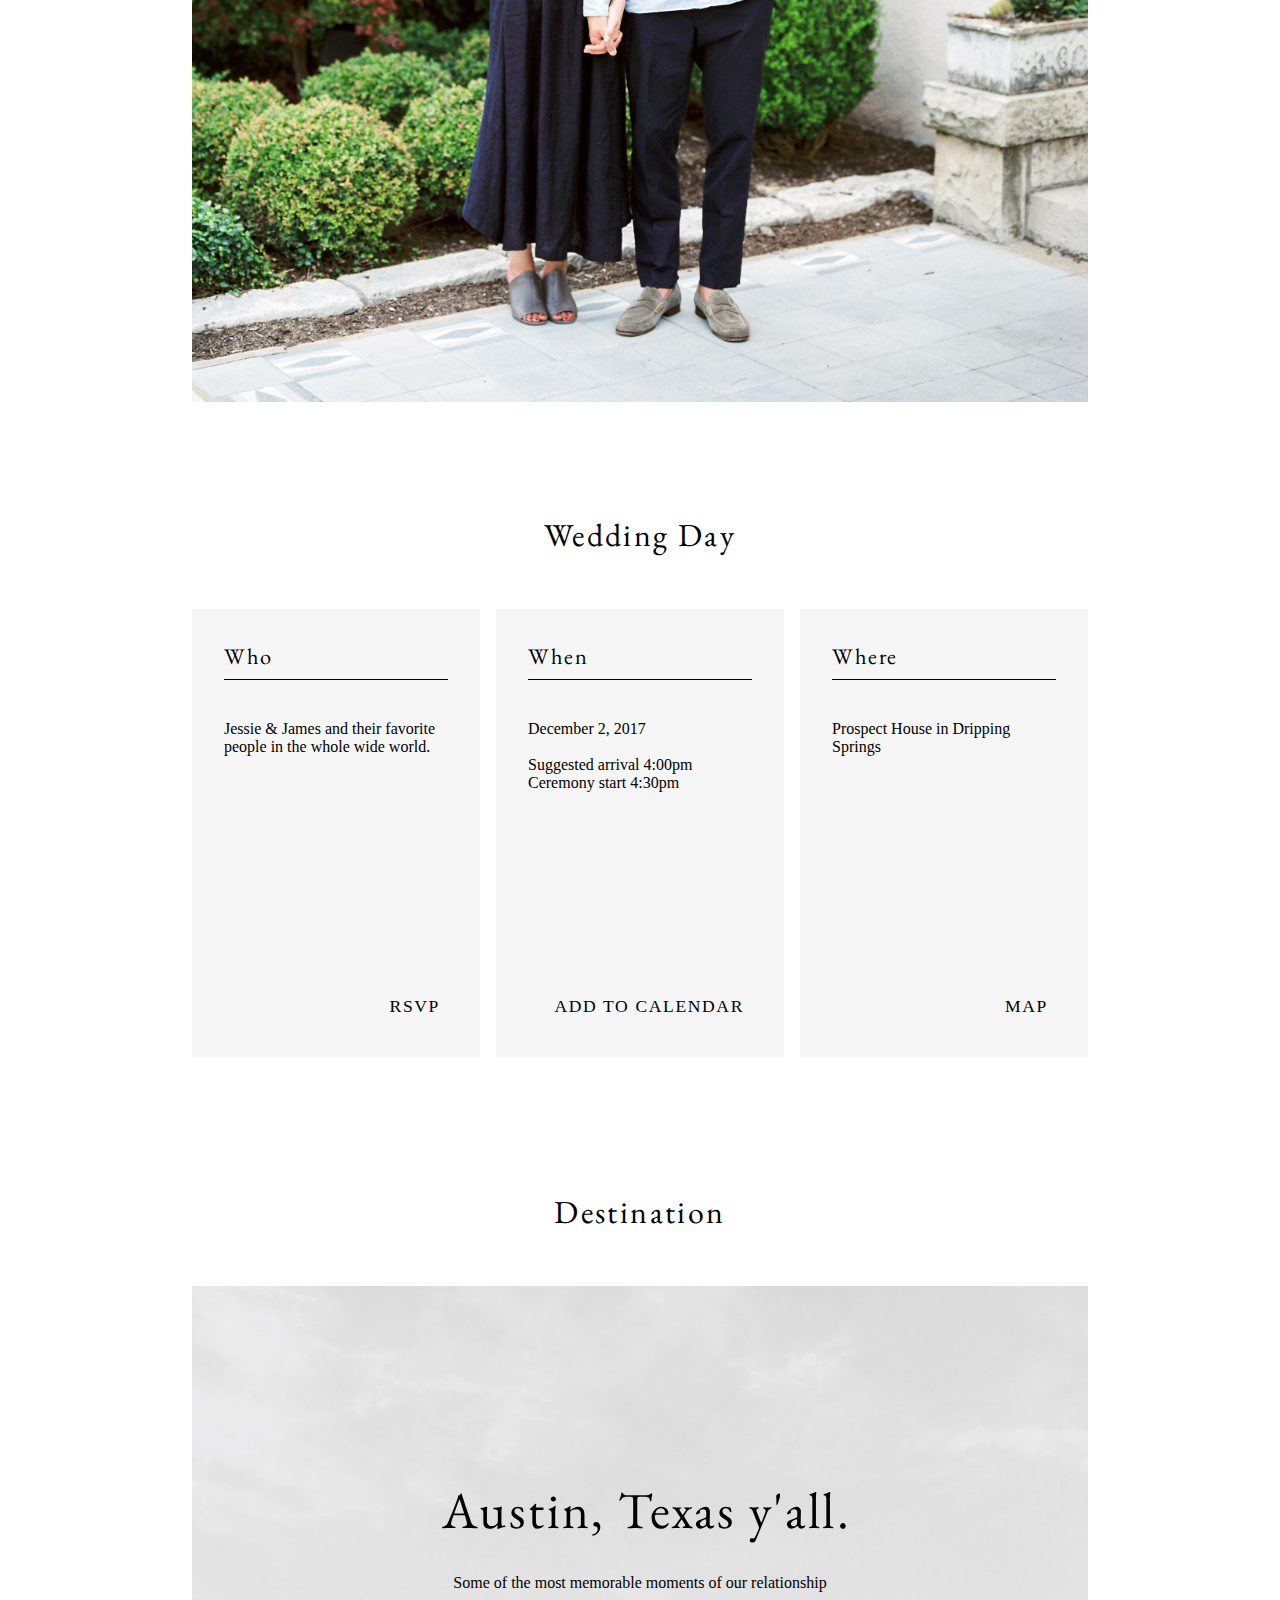
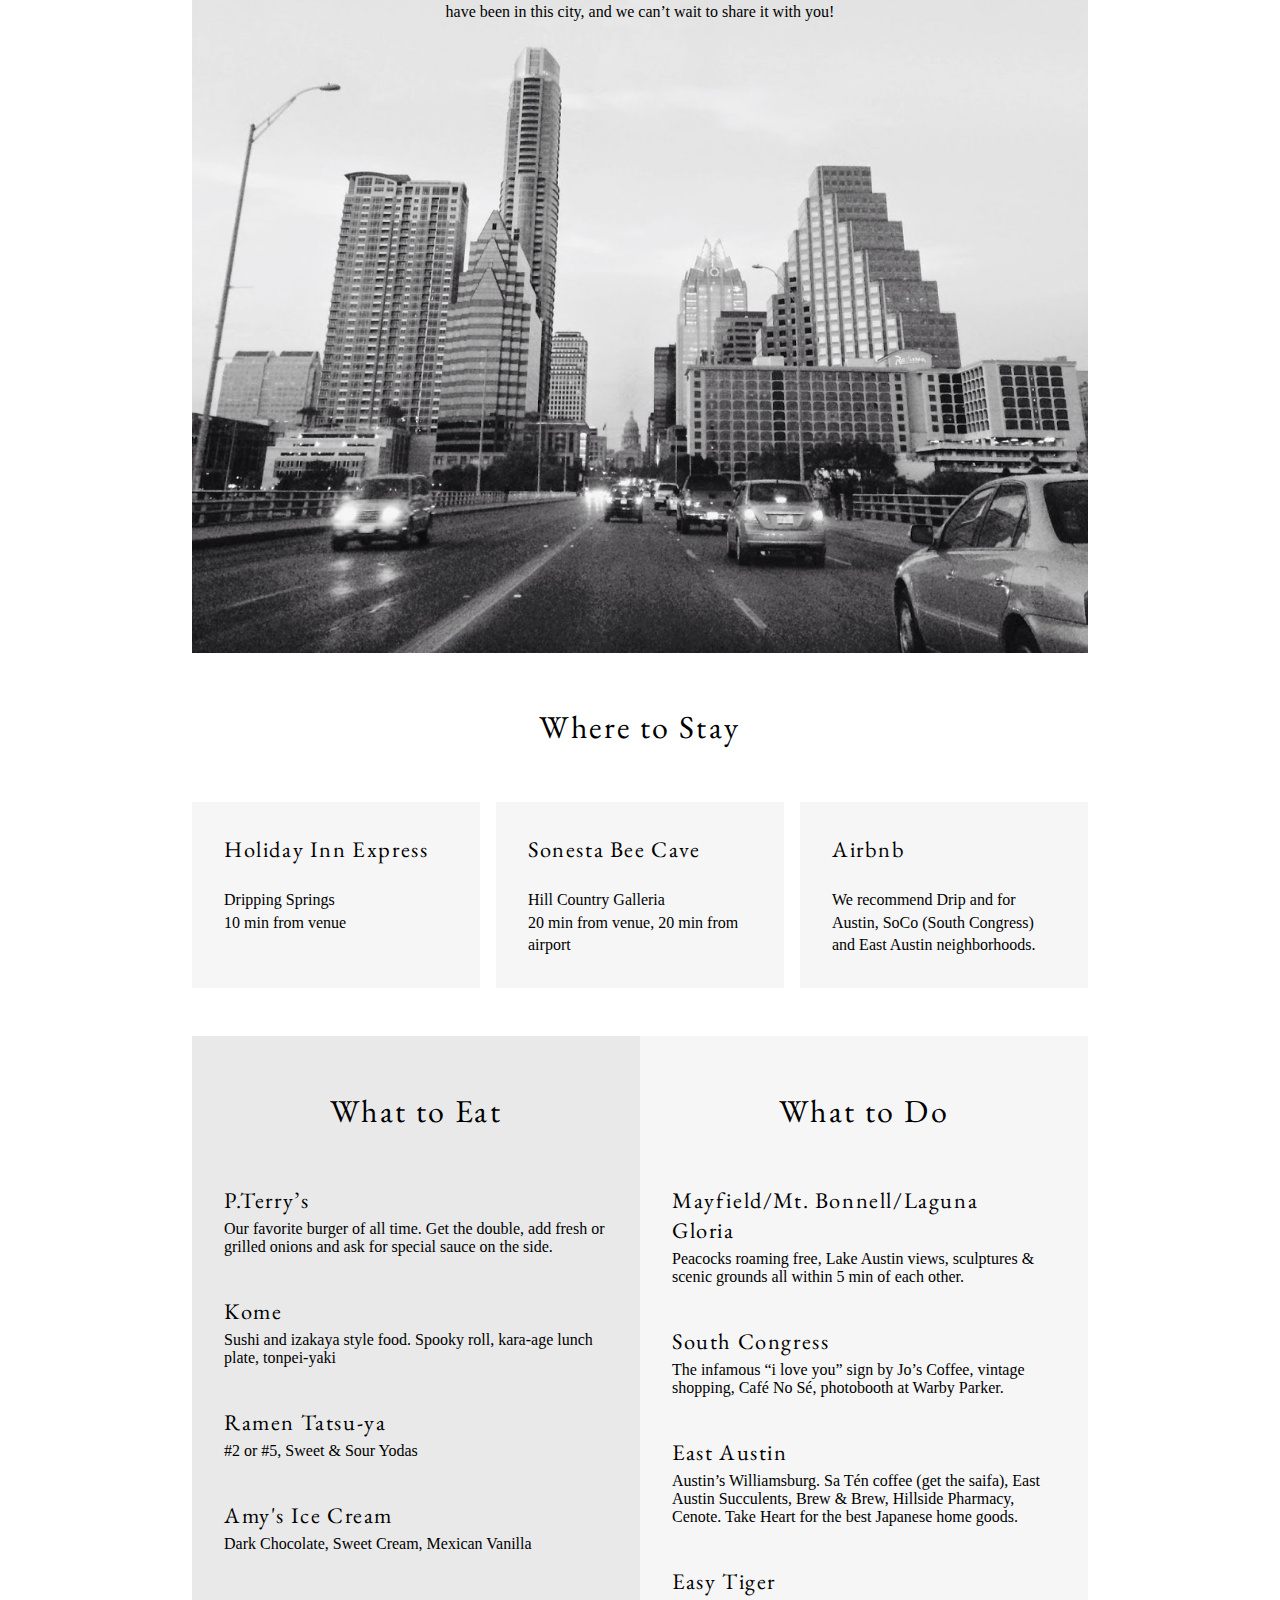
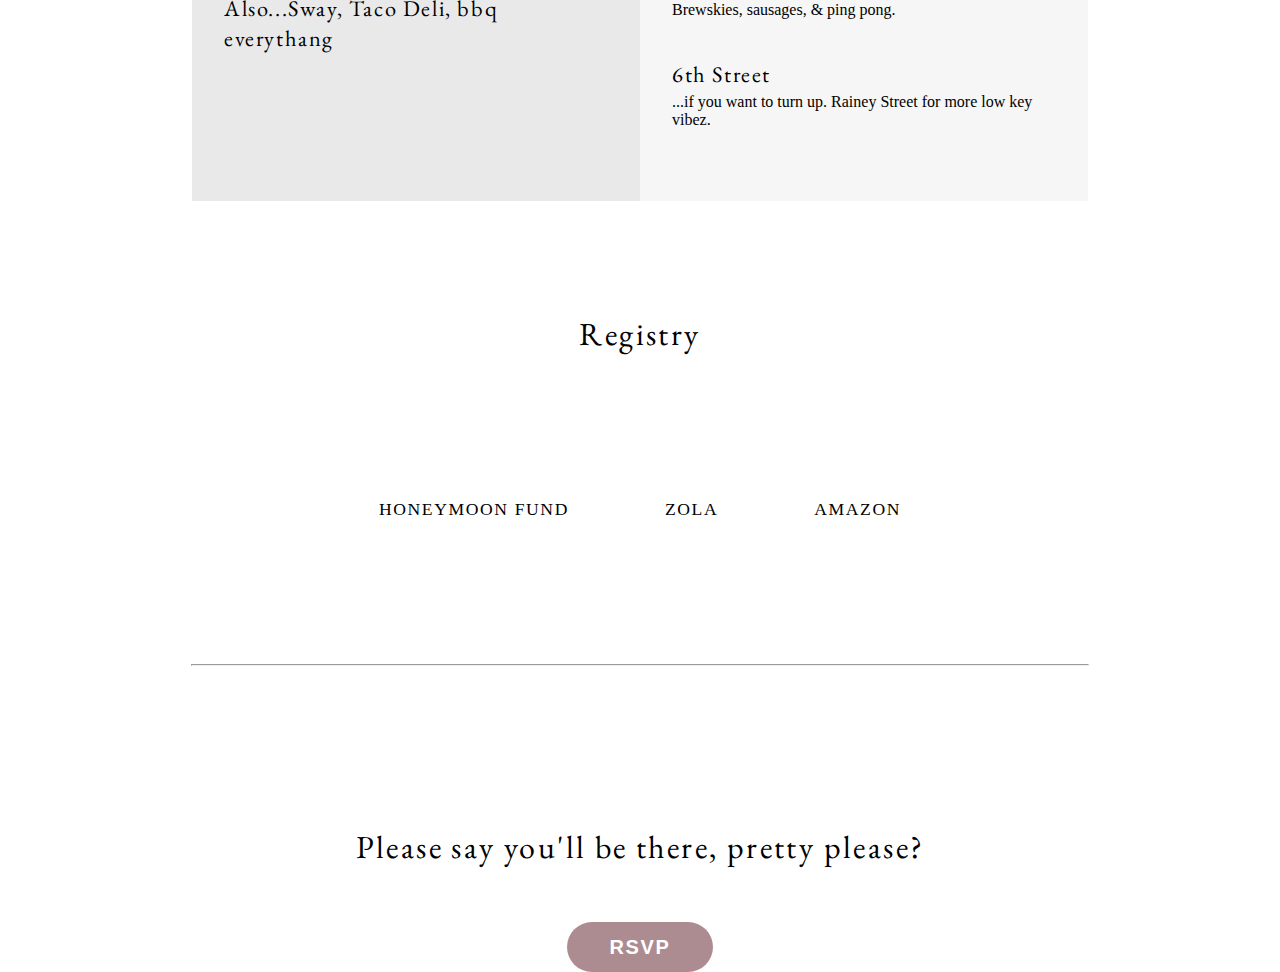
==== commit 144e0496: "Update index.html" ====
--- a/index.html
+++ b/index.html
@@ -7,7 +7,7 @@
   </head>
   <body>
     <section class="main">
-      <img src="./resources/img/home.png"/>
+      <img src="./resources/img/home.png">
       <nav class="nav-left">
         <a href="#story">The Story</a>
         <a href="#wedding-day">Wedding Day</a>
@@ -20,7 +20,7 @@
     </section>
     <section class="story" id="story">
       <h1>The Story</h1>
-      <p>James first laid eyes on Jessie the spring of 2009 - she was being loud after church service. He hid inside of a box in her room to ask to her <a href="./resources/img/prom.jpg" target="_blank" style="text-decoration: underline; font-size: 1rem; letter-spacing: 0rem">prom</a> (as her "present"), and their first date soon followed, consisting of Ethiopian food (they ate with their fingers) and a guitar serenade. After four years of long distance, snail mail, and many flight$ later, they were reunited in Austin, where they fell more in love with each other and ate lots of burgers together. Jessie and James now live and work five minutes from each other in Houston and unintentionally match outfits all the time. Eight years in (!!), they still debate about who trapped who and finally tying the knot so they can make lots of babies. They can't wait to share this special time with those that have loved, encouraged, and prayed for them throughout all these years.</p>
+      <p>James first laid eyes on Jessie the spring of 2009 - she was being loud after church service. He hid inside of a box in her room to ask her to <a href="./resources/img/prom.jpg" target="_blank" style="text-decoration: underline; font-size: 1rem; letter-spacing: 0rem">prom</a> (as her "present"), and their first date soon followed, consisting of Ethiopian food (they ate with their fingers) and a guitar serenade. After four years of long distance, snail mail, and many flight$ later, they were reunited in Austin, where they fell more in love with each other and ate lots of burgers together. Jessie and James now live and work five minutes from each other in Houston and unintentionally match outfits all the time. Eight years in (!!), they still debate about who trapped who and finally tying the knot so they can make lots of babies. They can't wait to share this special time with those that have loved, encouraged, and prayed for them throughout all these years.</p>
     </section>
     <section class="pictures" id="pictures">
         <div class="pictures-container">
